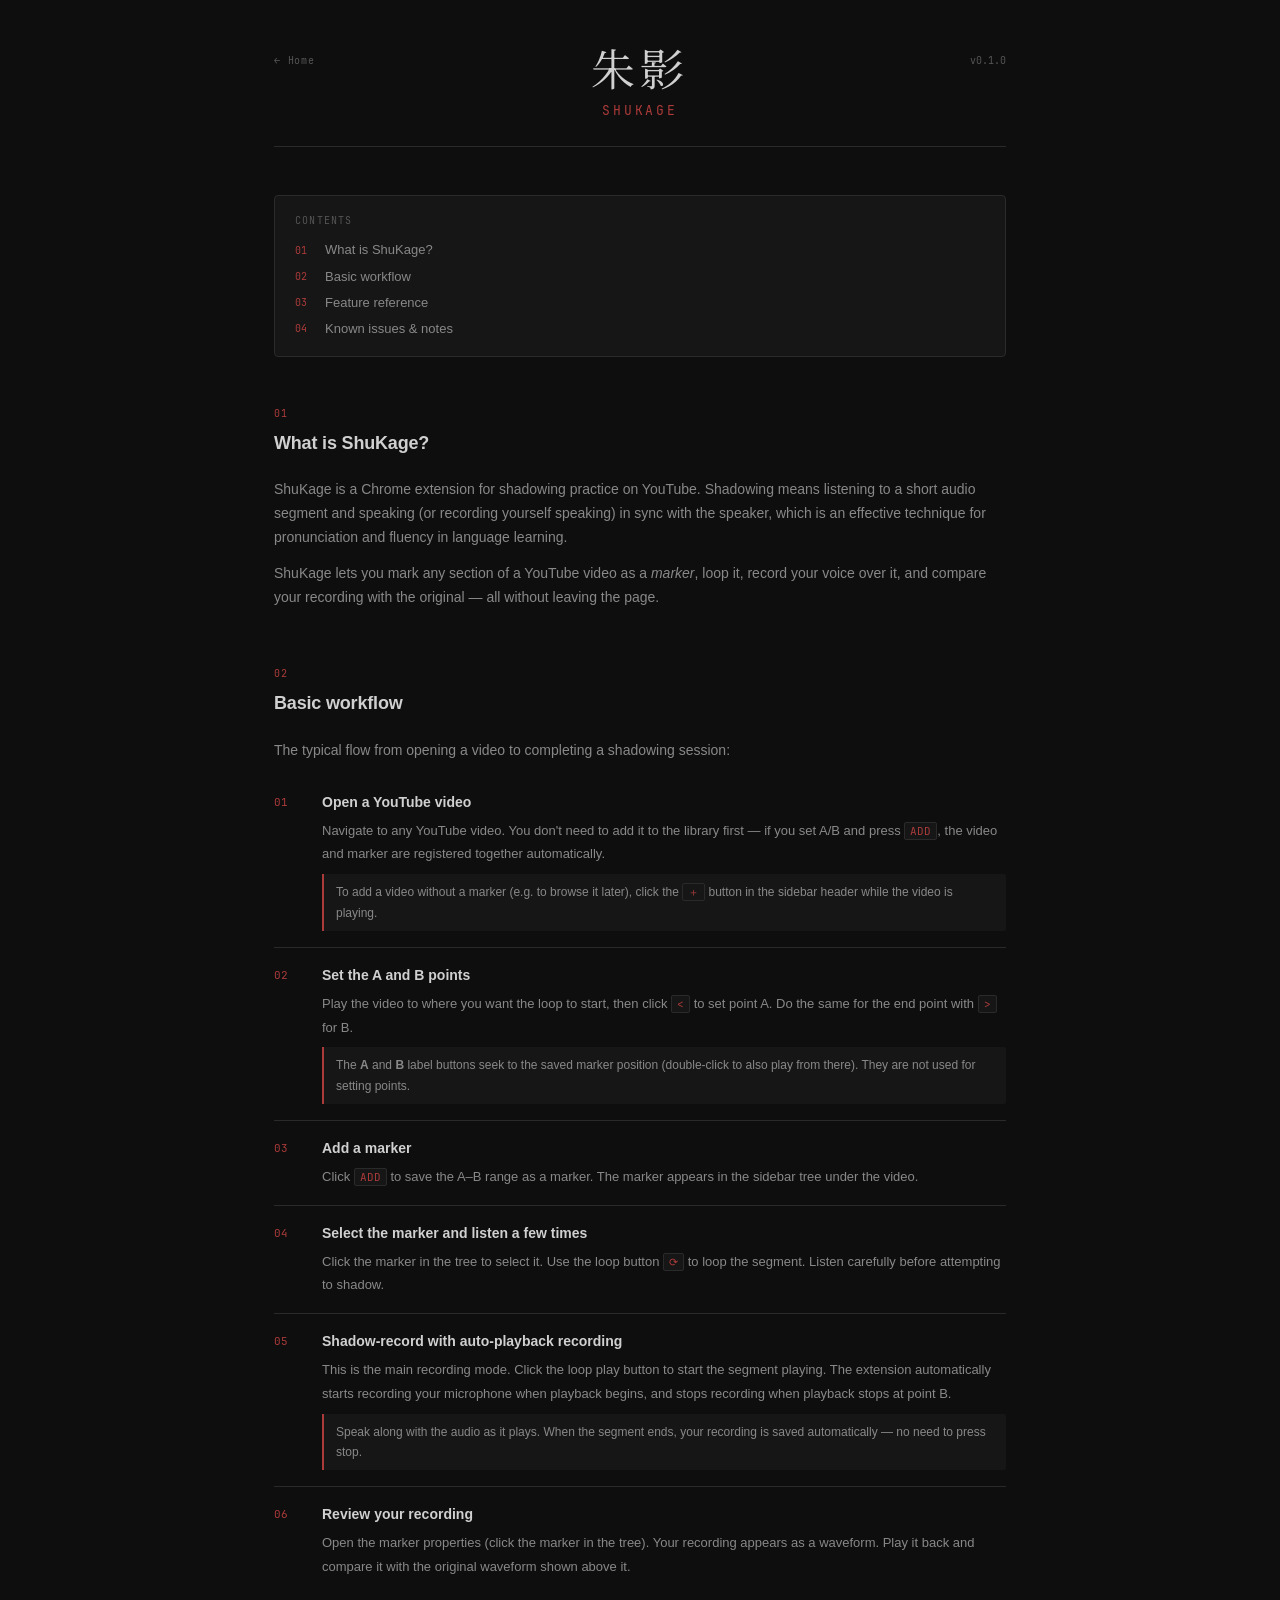
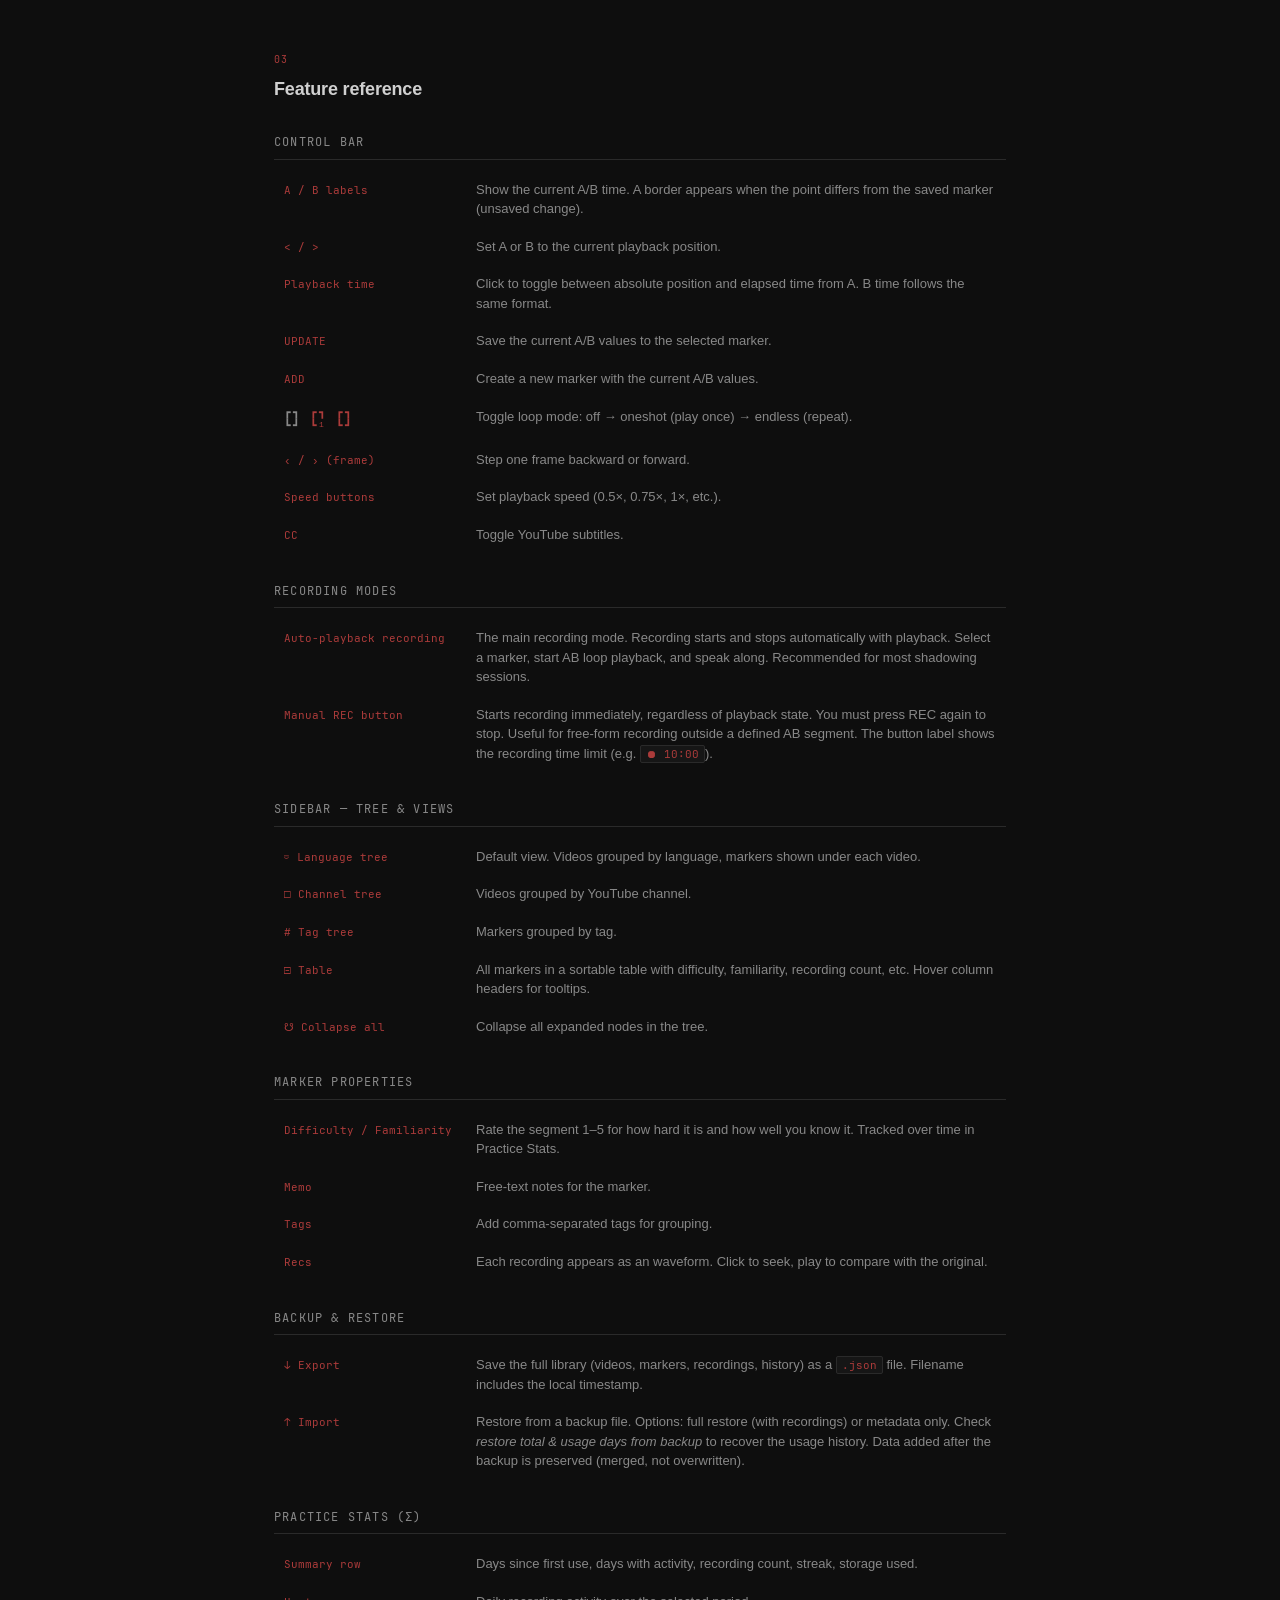
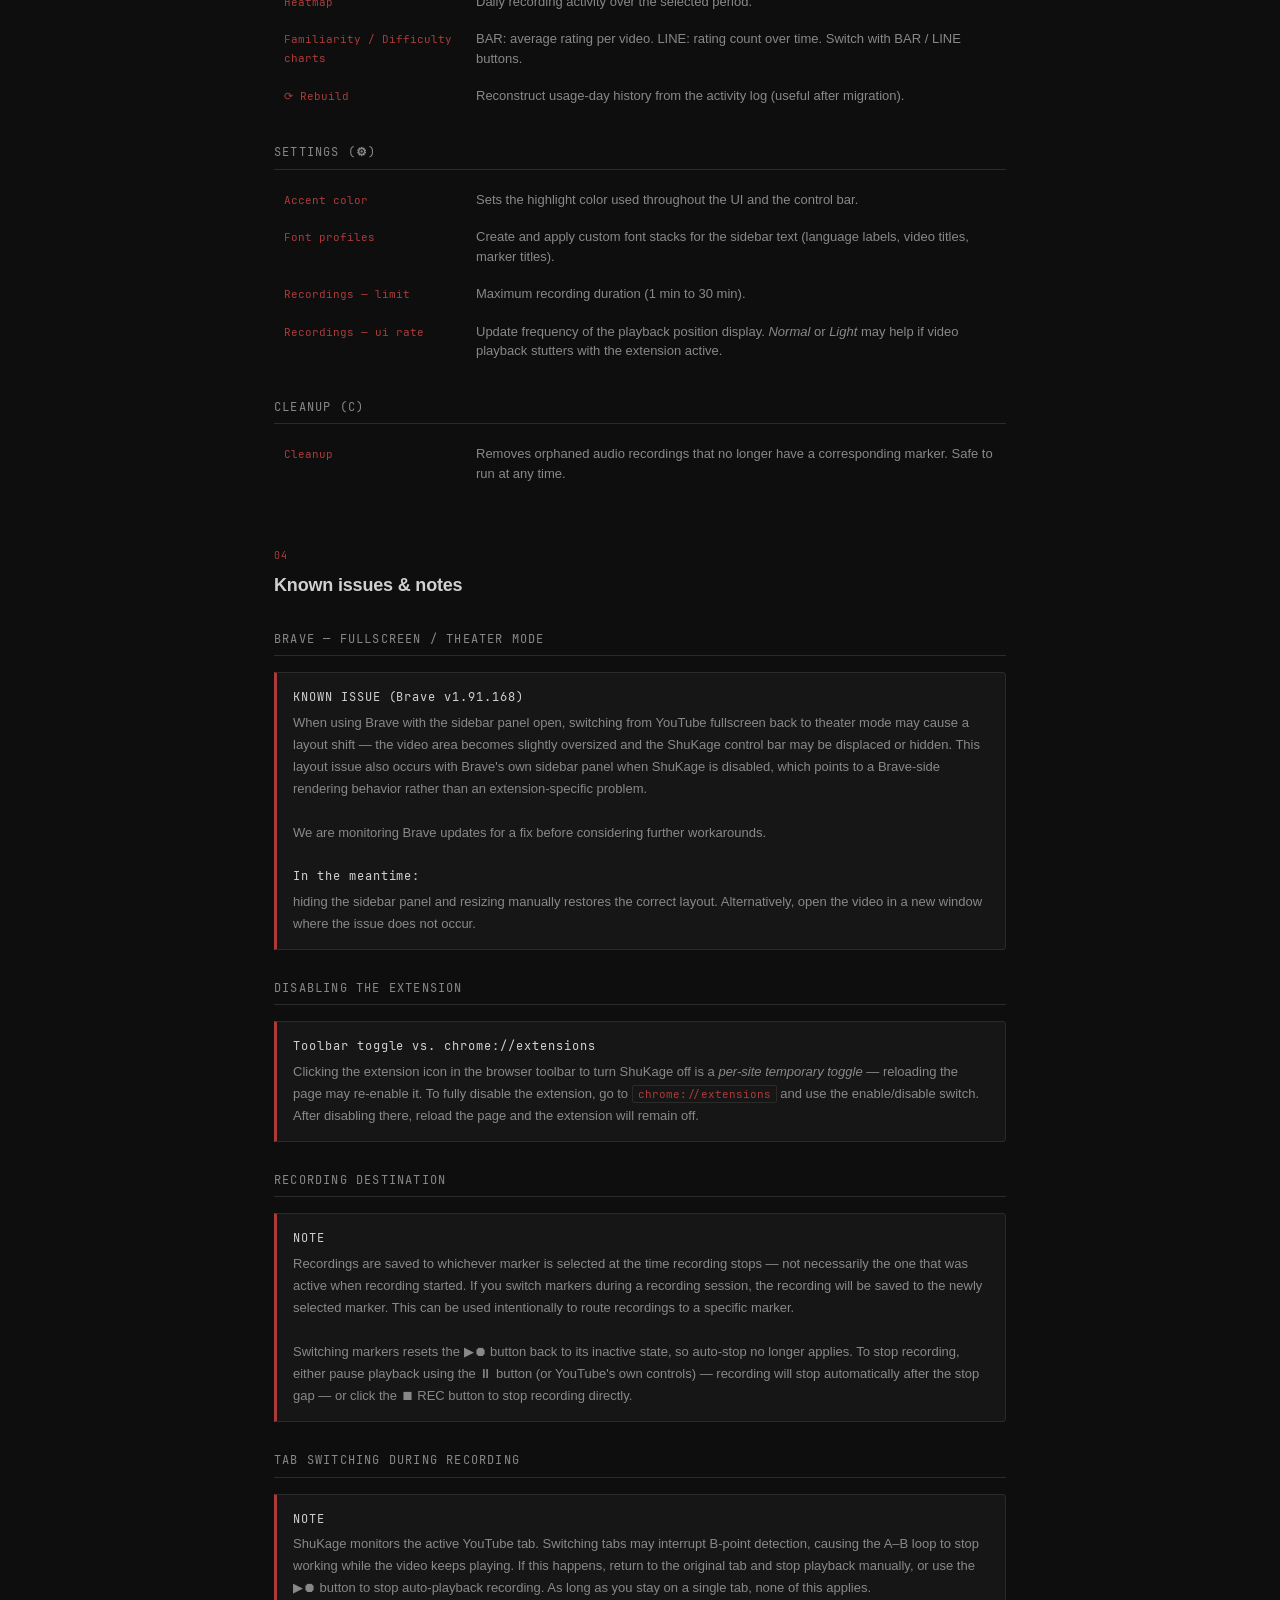
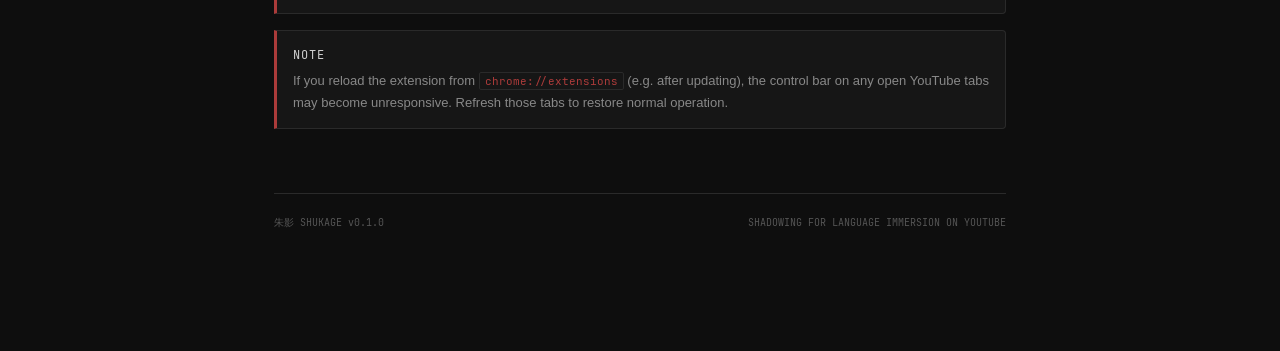
==== help.html @ 2f0141b1 "first commit" ====
<!DOCTYPE html>
<html lang="en">
<head>
  <meta charset="UTF-8">
  <meta name="viewport" content="width=device-width, initial-scale=1.0">
  <link rel="stylesheet" href="src/fonts.css">
  <title>ShuKage — Help</title>
  <style>
    :root {
      --bg:       #0e0e0e;
      --surface:  #161616;
      --border:   #2a2a2a;
      --accent:   #AB3B3A;
      --accent-d: rgb(172,59,58 / 0.8);
      --text:     #d0d0d0;
      --text-dim: #888;
      --text-faint: #555;
      --brand-ja: 'Noto Serif JP Kanji', serif;
      --brand-en: 'JetBrains Mono', monospace;
      --mono:     'JetBrains Mono', 'Courier New', monospace;
      --sans:     -apple-system, BlinkMacSystemFont, 'Segoe UI', 'Helvetica Neue', Helvetica, Arial, sans-serif;
      --loop:     monospace;
    }

    * { box-sizing: border-box; margin: 0; padding: 0; }

    body {
      background: var(--bg);
      color: var(--text);
      font-family: var(--sans);
      font-size: 14px;
      line-height: 1.7;
      max-width: 780px;
      margin: 0 auto;
      padding: 48px 24px 120px;
    }

    /* ── Header ── */
    header {
      position: relative;
      display: flex;
      justify-content: center;
      align-items: flex-start;
      margin-bottom: 48px;
      padding-bottom: 24px;
      border-bottom: 1px solid var(--border);
    }

    .logo-wrap {
      text-align: center;
    }

    .logo-ja {
      font-family: 'Noto Serif JP Kanji', serif;
      font-size: 44px;
      font-weight: 300;
      color: var(--text);
      display: block;
      letter-spacing: 0.12em;
      line-height: 1.1;
    }

    .logo-en {
      font-family: 'JetBrains Mono', monospace;
      font-size: 13px;
      letter-spacing: 0.22em;
      color: var(--accent);
      font-weight: 400;
      margin-top: 4px;
      display: block;
    }

    .version {
      position: absolute;
      right: 0;
      top: 4px;
      font-family: var(--mono);
      font-size: 10px;
      color: var(--text-faint);
    }

    .home-link {
      position: absolute;
      left: 0;
      top: 4px;
      font-family: var(--mono);
      font-size: 10px;
      color: var(--text-faint);
      text-decoration: none;
      letter-spacing: 0.08em;
    }

    .home-link:hover { color: var(--text-dim); }

    /* ── TOC ── */
    nav {
      background: var(--surface);
      border: 1px solid var(--border);
      border-radius: 4px;
      padding: 16px 20px;
      margin-bottom: 48px;
    }

    nav .toc-title {
      font-family: var(--mono);
      font-size: 10px;
      letter-spacing: 0.12em;
      color: var(--text-faint);
      margin-bottom: 10px;
    }

    nav ol {
      list-style: none;
      counter-reset: toc;
      display: flex;
      flex-direction: column;
      gap: 4px;
    }

    nav ol li { counter-increment: toc; }

    nav ol li a {
      color: var(--text-dim);
      text-decoration: none;
      font-size: 13px;
      display: flex;
      align-items: center;
      gap: 10px;
      transition: color 0.15s;
    }

    nav ol li a::before {
      content: counter(toc, decimal-leading-zero);
      font-family: var(--mono);
      font-size: 10px;
      color: var(--accent);
      min-width: 20px;
    }

    nav ol li a:hover { color: var(--text); }

    /* ── Sections ── */
    section {
      margin-bottom: 56px;
    }

    .section-num {
      font-family: var(--mono);
      font-size: 10px;
      color: var(--accent);
      letter-spacing: 0.12em;
      margin-bottom: 6px;
    }

    h2 {
      font-size: 18px;
      font-weight: 600;
      color: var(--text);
      margin-bottom: 20px;
      letter-spacing: -0.01em;
    }

    h3 {
      font-size: 12px;
      font-family: var(--mono);
      letter-spacing: 0.1em;
      color: var(--text-dim);
      text-transform: uppercase;
      margin: 28px 0 12px;
      padding-bottom: 6px;
      border-bottom: 1px solid var(--border);
    }

    p { margin-bottom: 12px; color: var(--text-dim); }

    /* ── Steps ── */
    .steps {
      display: flex;
      flex-direction: column;
      gap: 0;
      counter-reset: step;
    }

    .step {
      display: grid;
      grid-template-columns: 32px 1fr;
      gap: 0 16px;
      padding: 16px 0;
      border-bottom: 1px solid var(--border);
      counter-increment: step;
      position: relative;
    }

    .step:last-child { border-bottom: none; }

    .step-num {
      font-family: var(--mono);
      font-size: 11px;
      color: var(--accent);
      padding-top: 2px;
      font-weight: 700;
    }

    .step-num::before { content: counter(step, decimal-leading-zero); }

    .step-content strong {
      display: block;
      color: var(--text);
      font-size: 14px;
      margin-bottom: 4px;
    }

    .step-content span { color: var(--text-dim); font-size: 13px; }

    .step-note {
      grid-column: 2;
      background: var(--surface);
      border-left: 2px solid var(--accent);
      padding: 8px 12px;
      margin-top: 8px;
      font-size: 12px;
      color: var(--text-dim);
      border-radius: 0 2px 2px 0;
    }

    /* ── Reference ── */
    .ref-grid {
      display: flex;
      flex-direction: column;
      gap: 2px;
    }

    .ref-item {
      display: grid;
      grid-template-columns: 180px 1fr;
      gap: 12px;
      padding: 8px 10px;
      border-radius: 2px;
      transition: background 0.1s;
    }

    .ref-item:hover { background: var(--surface); }

    .ref-key {
      font-family: var(--mono);
      font-size: 11px;
      color: var(--accent);
      display: flex;
      align-items: flex-start;
      padding-top: 1px;
    }

    .ref-val {
      font-size: 13px;
      color: var(--text-dim);
      line-height: 1.5;
    }

    /* ── Callout ── */
    .callout {
      background: var(--surface);
      border: 1px solid var(--border);
      border-left: 3px solid var(--accent);
      border-radius: 0 4px 4px 0;
      padding: 14px 16px;
      margin: 16px 0;
      font-size: 13px;
      color: var(--text-dim);
    }

    .callout strong {
      color: var(--text);
      display: block;
      margin-bottom: 4px;
      font-size: 12px;
      font-family: var(--mono);
      letter-spacing: 0.08em;
    }

    /* ── Code ── */
    code {
      font-family: var(--mono);
      font-size: 11px;
      background: var(--surface);
      border: 1px solid var(--border);
      padding: 1px 5px;
      border-radius: 2px;
      color: var(--accent);
    }

    /* ── Footer ── */
    footer {
      margin-top: 64px;
      padding-top: 20px;
      border-top: 1px solid var(--border);
      font-family: var(--mono);
      font-size: 10px;
      color: var(--text-faint);
      display: flex;
      justify-content: space-between;
    }
  </style>
</head>
<body>

  <header>
    <a class="home-link" href="index.html">← Home</a>
    <div class="logo-wrap">
      <span class="logo-ja">朱影</span>
      <span class="logo-en">SHUKAGE</span>
    </div>
    <span class="version">v0.1.0</span>
  </header>

  <nav>
    <div class="toc-title">CONTENTS</div>
    <ol>
      <li><a href="#intro">What is ShuKage?</a></li>
      <li><a href="#quickstart">Basic workflow</a></li>
      <li><a href="#reference">Feature reference</a></li>
      <li><a href="#caveats">Known issues &amp; notes</a></li>
    </ol>
  </nav>

  <!-- 1. Intro -->
  <section id="intro">
    <div class="section-num">01</div>
    <h2>What is ShuKage?</h2>
    <p>ShuKage is a Chrome extension for shadowing practice on YouTube. Shadowing means listening to a short audio segment and speaking (or recording yourself speaking) in sync with the speaker, which is an effective technique for pronunciation and fluency in language learning.</p>
    <p>ShuKage lets you mark any section of a YouTube video as a <em>marker</em>, loop it, record your voice over it, and compare your recording with the original — all without leaving the page.</p>
  </section>

  <!-- 2. Basic workflow -->
  <section id="quickstart">
    <div class="section-num">02</div>
    <h2>Basic workflow</h2>

    <p>The typical flow from opening a video to completing a shadowing session:</p>

    <div class="steps">

      <div class="step">
        <div class="step-num"></div>
        <div class="step-content">
          <strong>Open a YouTube video</strong>
          <span>Navigate to any YouTube video. You don't need to add it to the library first — if you set A/B and press <code>ADD</code>, the video and marker are registered together automatically.</span>
        </div>
        <div class="step-note">
          To add a video without a marker (e.g. to browse it later), click the <code>＋</code> button in the sidebar header while the video is playing.
        </div>
      </div>

      <div class="step">
        <div class="step-num"></div>
        <div class="step-content">
          <strong>Set the A and B points</strong>
          <span>Play the video to where you want the loop to start, then click <code>&lt;</code> to set point A. Do the same for the end point with <code>&gt;</code> for B.</span>
        </div>
        <div class="step-note">
          The <strong>A</strong> and <strong>B</strong> label buttons seek to the saved marker position (double-click to also play from there). They are not used for setting points.
        </div>
      </div>

      <div class="step">
        <div class="step-num"></div>
        <div class="step-content">
          <strong>Add a marker</strong>
          <span>Click <code>ADD</code> to save the A–B range as a marker. The marker appears in the sidebar tree under the video.</span>
        </div>
      </div>

      <div class="step">
        <div class="step-num"></div>
        <div class="step-content">
          <strong>Select the marker and listen a few times</strong>
          <span>Click the marker in the tree to select it. Use the loop button <code>⟳</code> to loop the segment. Listen carefully before attempting to shadow.</span>
        </div>
      </div>

      <div class="step">
        <div class="step-num"></div>
        <div class="step-content">
          <strong>Shadow-record with auto-playback recording</strong>
          <span>This is the main recording mode. Click the loop play button to start the segment playing. The extension automatically starts recording your microphone when playback begins, and stops recording when playback stops at point B.</span>
        </div>
        <div class="step-note">
          Speak along with the audio as it plays. When the segment ends, your recording is saved automatically — no need to press stop.
        </div>
      </div>

      <div class="step">
        <div class="step-num"></div>
        <div class="step-content">
          <strong>Review your recording</strong>
          <span>Open the marker properties (click the marker in the tree). Your recording appears as a waveform. Play it back and compare it with the original waveform shown above it.</span>
        </div>
      </div>

    </div>
  </section>

  <!-- 3. Reference -->
  <section id="reference">
    <div class="section-num">03</div>
    <h2>Feature reference</h2>

    <h3>Control bar</h3>
    <div class="ref-grid">
      <div class="ref-item"><span class="ref-key">A / B labels</span><span class="ref-val">Show the current A/B time. A border appears when the point differs from the saved marker (unsaved change).</span></div>
      <div class="ref-item"><span class="ref-key">&lt; / &gt;</span><span class="ref-val">Set A or B to the current playback position.</span></div>
      <div class="ref-item"><span class="ref-key">Playback time</span><span class="ref-val">Click to toggle between absolute position and elapsed time from A. B time follows the same format.</span></div>
      <div class="ref-item"><span class="ref-key">UPDATE</span><span class="ref-val">Save the current A/B values to the selected marker.</span></div>
      <div class="ref-item"><span class="ref-key">ADD</span><span class="ref-val">Create a new marker with the current A/B values.</span></div>
      <div class="ref-item">
        <span class="ref-key" style="display:flex;align-items:center;gap:10px;">
          <span style="display:inline-grid;grid-template-columns:1fr 1fr;grid-template-rows:1fr 1fr;gap:2px;line-height:1;font-family:var(--loop);font-size:11px;"><span style="color:var(--text-dim)">┏</span><span style="color:var(--text-dim)">┓</span><span style="color:var(--text-dim)">┗</span><span style="color:var(--text-dim)">┛</span></span>
          <span style="display:inline-grid;grid-template-columns:1fr 1fr;grid-template-rows:1fr 1fr;gap:2px;line-height:1;font-family:var(--loop);font-size:11px;"><span style="color:var(--accent)">┏</span><span style="color:var(--accent)">┓</span><span style="color:var(--accent)">┗</span><span style="color:var(--accent);font-size:8px;line-height:1">1</span></span>
          <span style="display:inline-grid;grid-template-columns:1fr 1fr;grid-template-rows:1fr 1fr;gap:2px;line-height:1;font-family:var(--loop);font-size:11px;"><span style="color:var(--accent)">┏</span><span style="color:var(--accent)">┓</span><span style="color:var(--accent)">┗</span><span style="color:var(--accent)">┛</span></span>
        </span>
        <span class="ref-val">Toggle loop mode: off → oneshot (play once) → endless (repeat).</span>
      </div>
      <div class="ref-item"><span class="ref-key">‹ / › (frame)</span><span class="ref-val">Step one frame backward or forward.</span></div>
      <div class="ref-item"><span class="ref-key">Speed buttons</span><span class="ref-val">Set playback speed (0.5×, 0.75×, 1×, etc.).</span></div>
      <div class="ref-item"><span class="ref-key">CC</span><span class="ref-val">Toggle YouTube subtitles.</span></div>
    </div>

    <h3>Recording modes</h3>
    <div class="ref-grid">
      <div class="ref-item">
        <span class="ref-key">Auto-playback recording</span>
        <span class="ref-val">The main recording mode. Recording starts and stops automatically with playback. Select a marker, start AB loop playback, and speak along. Recommended for most shadowing sessions.</span>
      </div>
      <div class="ref-item">
        <span class="ref-key">Manual REC button</span>
        <span class="ref-val">Starts recording immediately, regardless of playback state. You must press REC again to stop. Useful for free-form recording outside a defined AB segment. The button label shows the recording time limit (e.g. <code>⏺ 10:00</code>).</span>
      </div>
    </div>

    <h3>Sidebar — tree &amp; views</h3>
    <div class="ref-grid">
      <div class="ref-item"><span class="ref-key">⏒ Language tree</span><span class="ref-val">Default view. Videos grouped by language, markers shown under each video.</span></div>
      <div class="ref-item"><span class="ref-key">□ Channel tree</span><span class="ref-val">Videos grouped by YouTube channel.</span></div>
      <div class="ref-item"><span class="ref-key"># Tag tree</span><span class="ref-val">Markers grouped by tag.</span></div>
      <div class="ref-item"><span class="ref-key">⊟ Table</span><span class="ref-val">All markers in a sortable table with difficulty, familiarity, recording count, etc. Hover column headers for tooltips.</span></div>
      <div class="ref-item"><span class="ref-key">☋ Collapse all</span><span class="ref-val">Collapse all expanded nodes in the tree.</span></div>
    </div>

    <h3>Marker properties</h3>
    <div class="ref-grid">
      <div class="ref-item"><span class="ref-key">Difficulty / Familiarity</span><span class="ref-val">Rate the segment 1–5 for how hard it is and how well you know it. Tracked over time in Practice Stats.</span></div>
      <div class="ref-item"><span class="ref-key">Memo</span><span class="ref-val">Free-text notes for the marker.</span></div>
      <div class="ref-item"><span class="ref-key">Tags</span><span class="ref-val">Add comma-separated tags for grouping.</span></div>
      <div class="ref-item"><span class="ref-key">Recs</span><span class="ref-val">Each recording appears as an  waveform. Click to seek, play to compare with the original.</span></div>
    </div>

    <h3>Backup &amp; restore</h3>
    <div class="ref-grid">
      <div class="ref-item"><span class="ref-key">↓ Export</span><span class="ref-val">Save the full library (videos, markers, recordings, history) as a <code>.json</code> file. Filename includes the local timestamp.</span></div>
      <div class="ref-item"><span class="ref-key">↑ Import</span><span class="ref-val">Restore from a backup file. Options: full restore (with recordings) or metadata only. Check <em>restore total &amp; usage days from backup</em> to recover the usage history. Data added after the backup is preserved (merged, not overwritten).</span></div>
    </div>

    <h3>Practice Stats (Σ)</h3>
    <div class="ref-grid">
      <div class="ref-item"><span class="ref-key">Summary row</span><span class="ref-val">Days since first use, days with activity, recording count, streak, storage used.</span></div>
      <div class="ref-item"><span class="ref-key">Heatmap</span><span class="ref-val">Daily recording activity over the selected period.</span></div>
      <div class="ref-item"><span class="ref-key">Familiarity / Difficulty charts</span><span class="ref-val">BAR: average rating per video. LINE: rating count over time. Switch with BAR / LINE buttons.</span></div>
      <div class="ref-item"><span class="ref-key">⟳ Rebuild</span><span class="ref-val">Reconstruct usage-day history from the activity log (useful after migration).</span></div>
    </div>

    <h3>Settings (⚙)</h3>
    <div class="ref-grid">
      <div class="ref-item"><span class="ref-key">Accent color</span><span class="ref-val">Sets the highlight color used throughout the UI and the control bar.</span></div>
      <div class="ref-item"><span class="ref-key">Font profiles</span><span class="ref-val">Create and apply custom font stacks for the sidebar text (language labels, video titles, marker titles).</span></div>
      <div class="ref-item"><span class="ref-key">Recordings — limit</span><span class="ref-val">Maximum recording duration (1 min to 30 min).</span></div>
      <div class="ref-item"><span class="ref-key">Recordings — ui rate</span><span class="ref-val">Update frequency of the playback position display. <em>Normal</em> or <em>Light</em> may help if video playback stutters with the extension active.</span></div>
    </div>

    <h3>Cleanup (c)</h3>
    <div class="ref-grid">
      <div class="ref-item"><span class="ref-key">Cleanup</span><span class="ref-val">Removes orphaned audio recordings that no longer have a corresponding marker. Safe to run at any time.</span></div>
    </div>

  </section>

  <!-- 4. Known issues -->
  <section id="caveats">
    <div class="section-num">04</div>
    <h2>Known issues &amp; notes</h2>

    <h3>Brave — fullscreen / theater mode</h3>
    <div class="callout">
      <strong>KNOWN ISSUE (Brave v1.91.168)</strong>
      When using Brave with the sidebar panel open, switching from YouTube fullscreen back to theater mode may cause a layout shift — the video area becomes slightly oversized and the ShuKage control bar may be displaced or hidden. This layout issue also occurs with Brave's own sidebar panel when ShuKage is disabled, which points to a Brave-side rendering behavior rather than an extension-specific problem.
      <br><br>
      We are monitoring Brave updates for a fix before considering further workarounds.
      <br><br>
      <strong>In the meantime:</strong> hiding the sidebar panel and resizing manually restores the correct layout. Alternatively, open the video in a new window where the issue does not occur.
    </div>

    <h3>Disabling the extension</h3>
    <div class="callout">
      <strong>Toolbar toggle vs. chrome://extensions</strong>
      Clicking the extension icon in the browser toolbar to turn ShuKage off is a <em>per-site temporary toggle</em> — reloading the page may re-enable it. To fully disable the extension, go to <code>chrome://extensions</code> and use the enable/disable switch. After disabling there, reload the page and the extension will remain off.
    </div>

    <h3>Recording destination</h3>
    <div class="callout">
      <strong>NOTE</strong>
      Recordings are saved to whichever marker is selected at the time recording stops — not necessarily the one that was active when recording started. If you switch markers during a recording session, the recording will be saved to the newly selected marker. This can be used intentionally to route recordings to a specific marker.
      <br><br>
      Switching markers resets the ▶⏺ button back to its inactive state, so auto-stop no longer applies. To stop recording, either pause playback using the ⏸ button (or YouTube's own controls) — recording will stop automatically after the stop gap — or click the ⏹ REC button to stop recording directly.
    </div>

    <h3>Tab switching during recording</h3>
    <div class="callout">
      <strong>NOTE</strong>
      ShuKage monitors the active YouTube tab. Switching tabs may interrupt B-point detection, causing the A–B loop to stop working while the video keeps playing. If this happens, return to the original tab and stop playback manually, or use the ▶⏺ button to stop auto-playback recording. As long as you stay on a single tab, none of this applies.
    </div>
    <div class="callout">
      <strong>NOTE</strong>
      If you reload the extension from <code>chrome://extensions</code> (e.g. after updating), the control bar on any open YouTube tabs may become unresponsive. Refresh those tabs to restore normal operation.
    </div>

  </section>

  <footer>
    <span>朱影 SHUKAGE v0.1.0</span>
    <span>SHADOWING FOR LANGUAGE IMMERSION ON YOUTUBE</span>
  </footer>

</body>
</html>
---- src/fonts.css ----
/* fonts.css — Local font declarations for ShuKage
 * Referenced by sidepanel.html and welcome.html
 */

@font-face {
  font-family: 'JetBrains Mono';
  src: url('./fonts/JetBrainsMono-Regular.woff2') format('woff2');
  font-weight: 100 900;
  font-style: normal;
  font-display: swap;
}

@font-face {
  font-family: 'Noto Serif JP Kanji';
  src: url('./fonts/NotoSerifJP-kanji.woff2') format('woff2');
  font-weight: 400;
  font-style: normal;
  font-display: swap;
  /* 朱影に交われば赤くなる */
  unicode-range: U+6731, U+5F71, U+306B, U+4EA4, U+308F, U+308C, U+3070, U+8D64, U+304F, U+306A, U+308B;
}
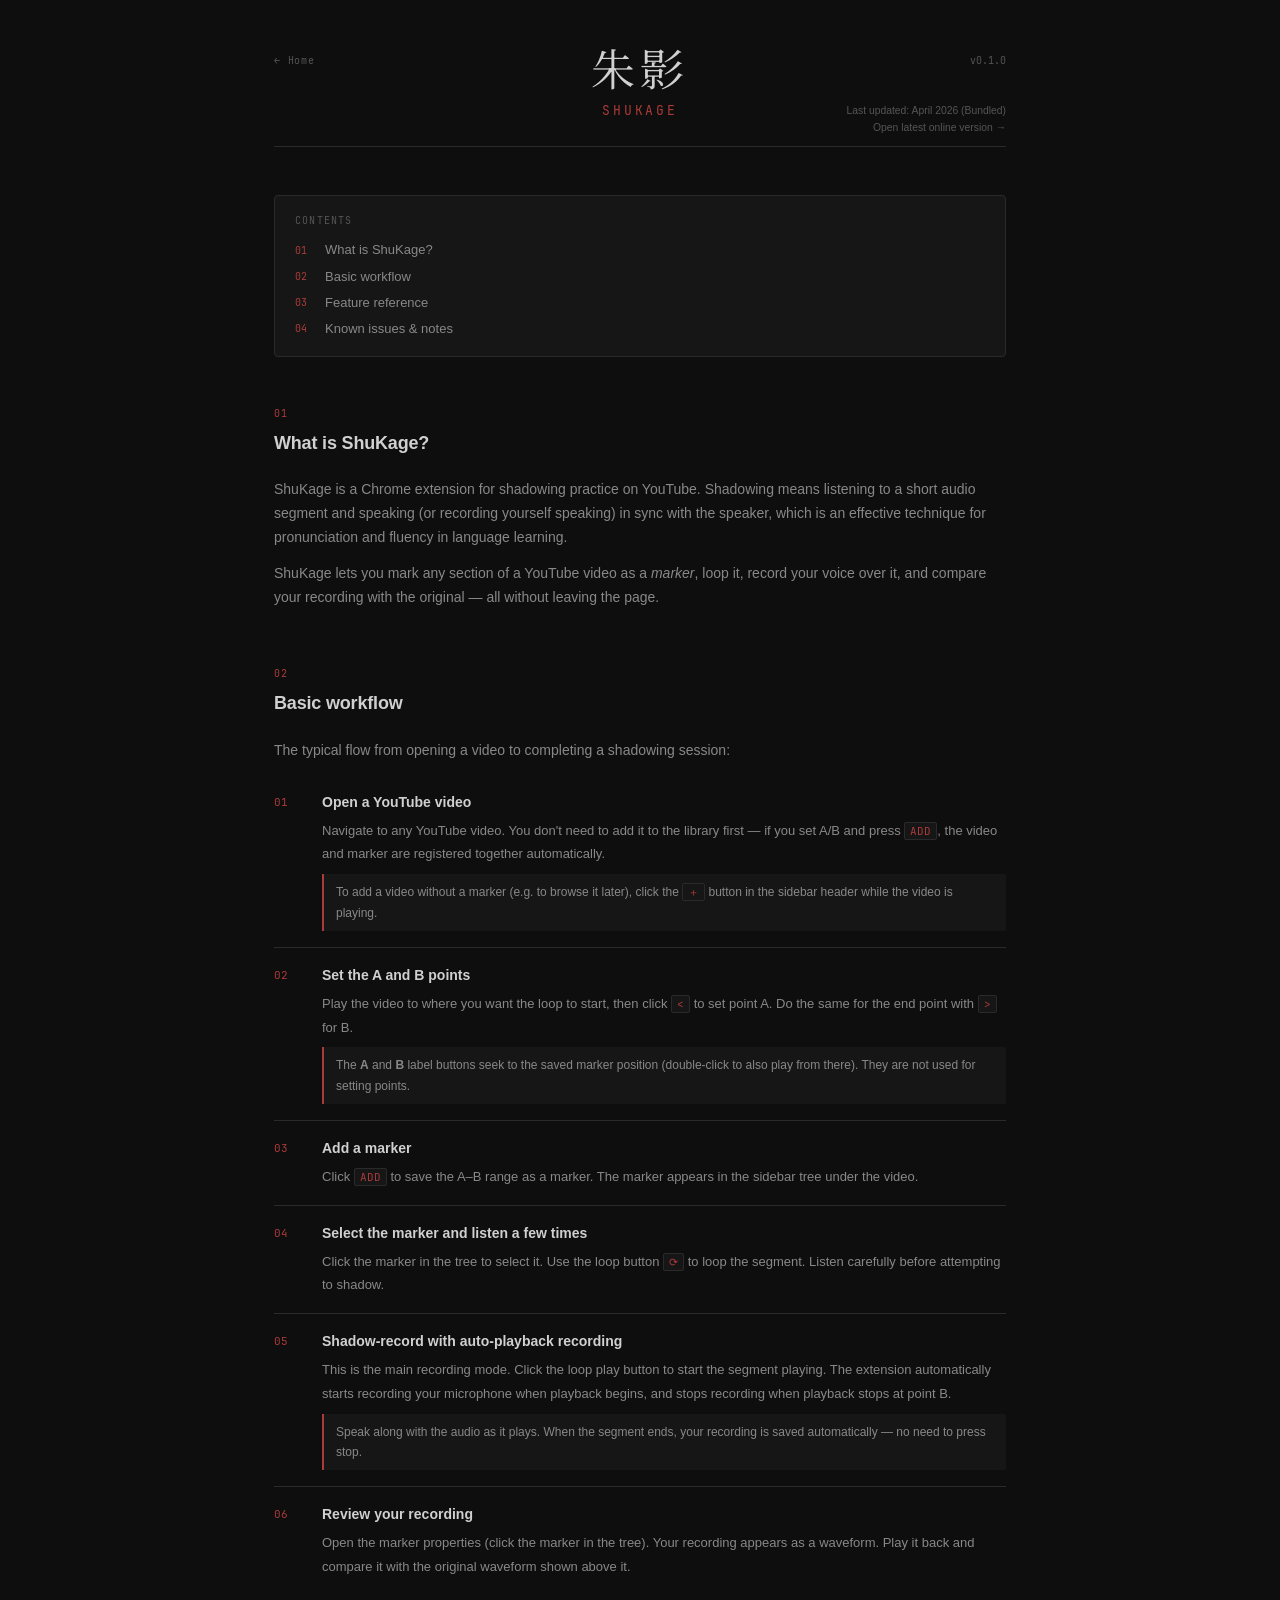
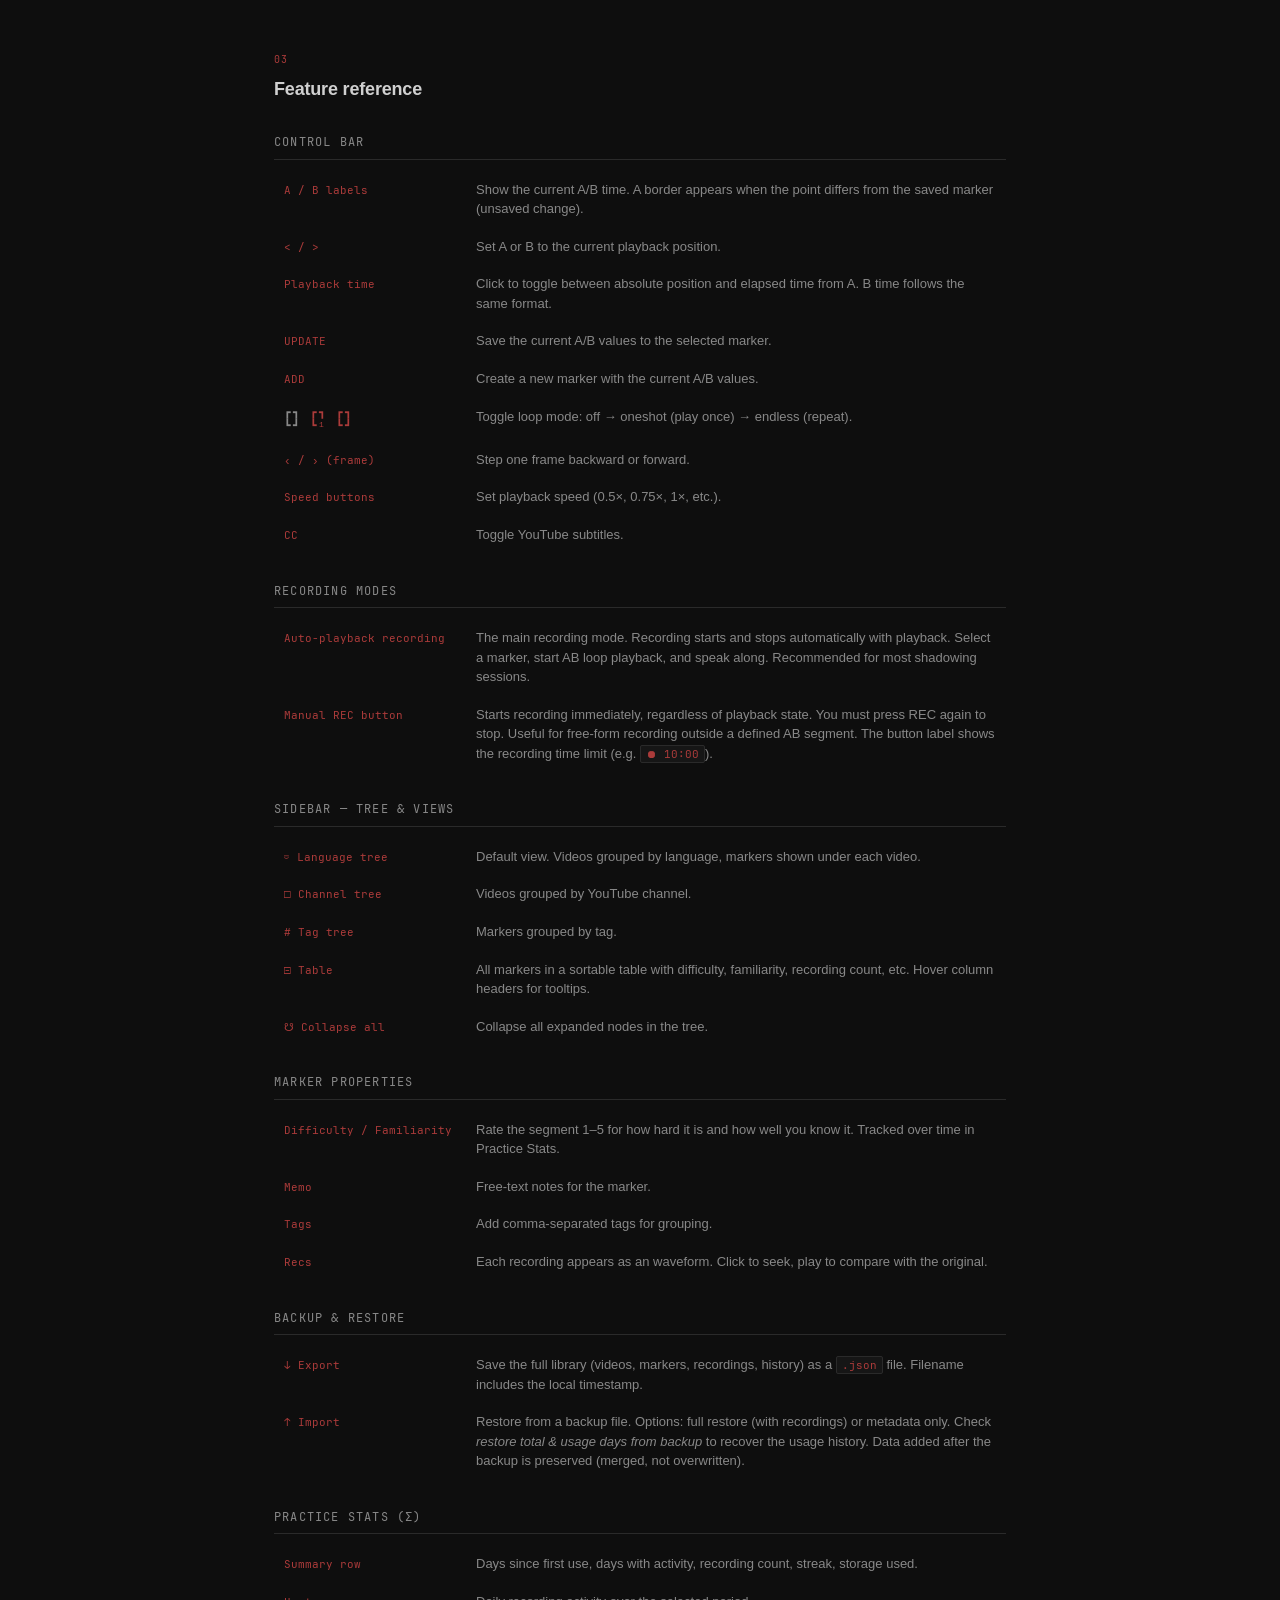
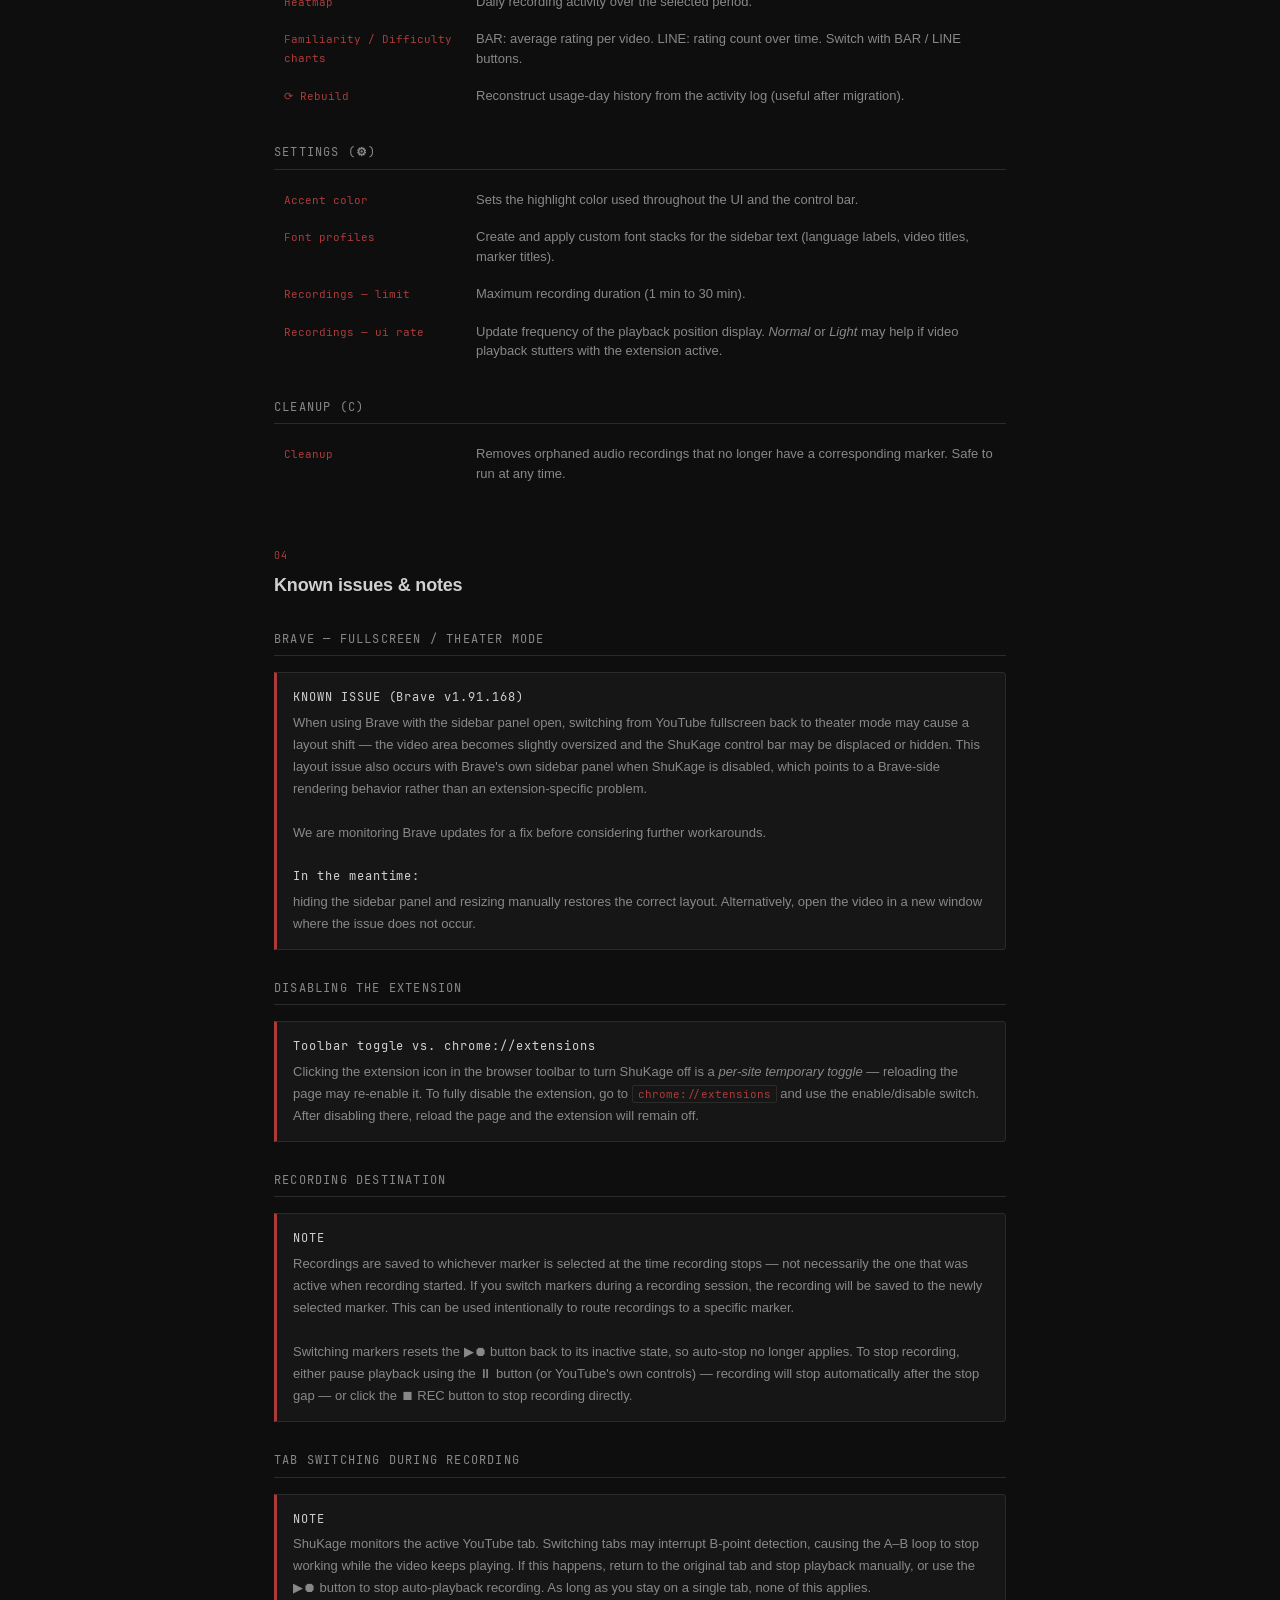
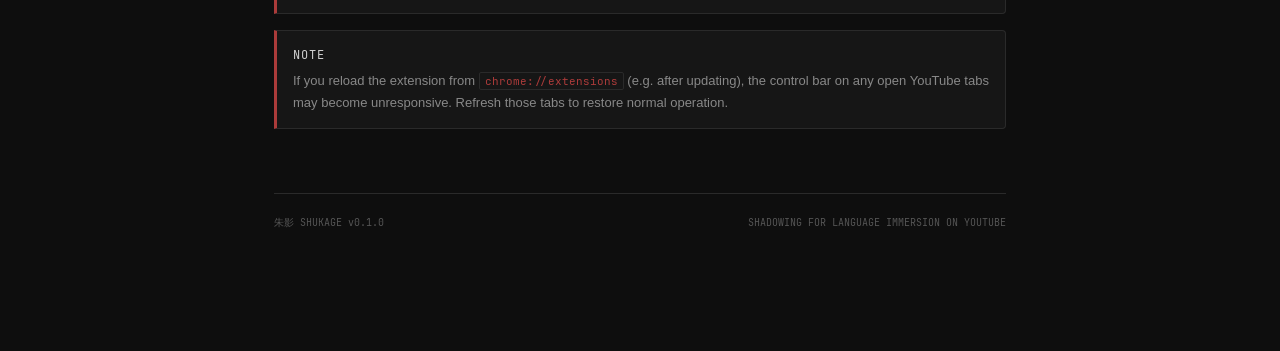
==== commit 0d13fdcd: "Preview desk pages" ====
--- a/help.html
+++ b/help.html
@@ -92,6 +92,37 @@
 
     .home-link:hover { color: var(--text-dim); }
 
+
+/*header {
+  position: relative;
+  border-bottom: 1px solid var(--line);
+  padding-bottom: 3.4rem; /* メタ2行ぶんの居場所 
+}*/
+
+
+.header-doc-meta {
+  position: absolute;
+  right: 0;
+  bottom: 0.75rem;
+  display: flex;
+  flex-direction: column;
+  align-items: flex-end;
+  gap: 0.15rem;
+
+  color: var(--text-faint);
+  font-size: 0.74em;
+  line-height: 1.35;
+  text-align: right;
+}
+
+.header-doc-meta a {
+  color: inherit;
+  text-decoration: none;
+  white-space: nowrap;
+}
+
+.header-doc-meta a:hover { color: var(--text-dim); }
+
     /* ── TOC ── */
     nav {
       background: var(--surface);
@@ -151,6 +182,24 @@
       letter-spacing: 0.12em;
       margin-bottom: 6px;
     }
+    .doc-meta {
+      margin: 0.8rem 0 2.5rem;
+      color: var(--text-faint);
+      font-size: 0.74rem;
+      line-height: 1.5;
+    }
+    .doc-meta-sub {
+      margin-left: 0.25em;
+    }
+    
+    .doc-latest-link {
+      margin-left: 0.9em;
+      color: inherit;
+      text-decoration: none;
+      /*text-underline-offset: 0.16em;*/
+      white-space: nowrap;
+    }
+   .doc-latest-link:hover { color: var(--text-dim); }
 
     h2 {
       font-size: 18px;
@@ -310,6 +359,20 @@
       <span class="logo-en">SHUKAGE</span>
     </div>
     <span class="version">v0.1.0</span>
+
+<div class="header-doc-meta">
+  <div>
+    Last updated: April 2026
+    <span>(Bundled)</span>
+  </div>
+  <a
+    href="https://mondellera.github.io/shukage-desk/help.html"
+    target="_blank"
+    rel="noopener"
+  >
+    Open latest online version →
+  </a>
+</div>
   </header>
 
   <nav>
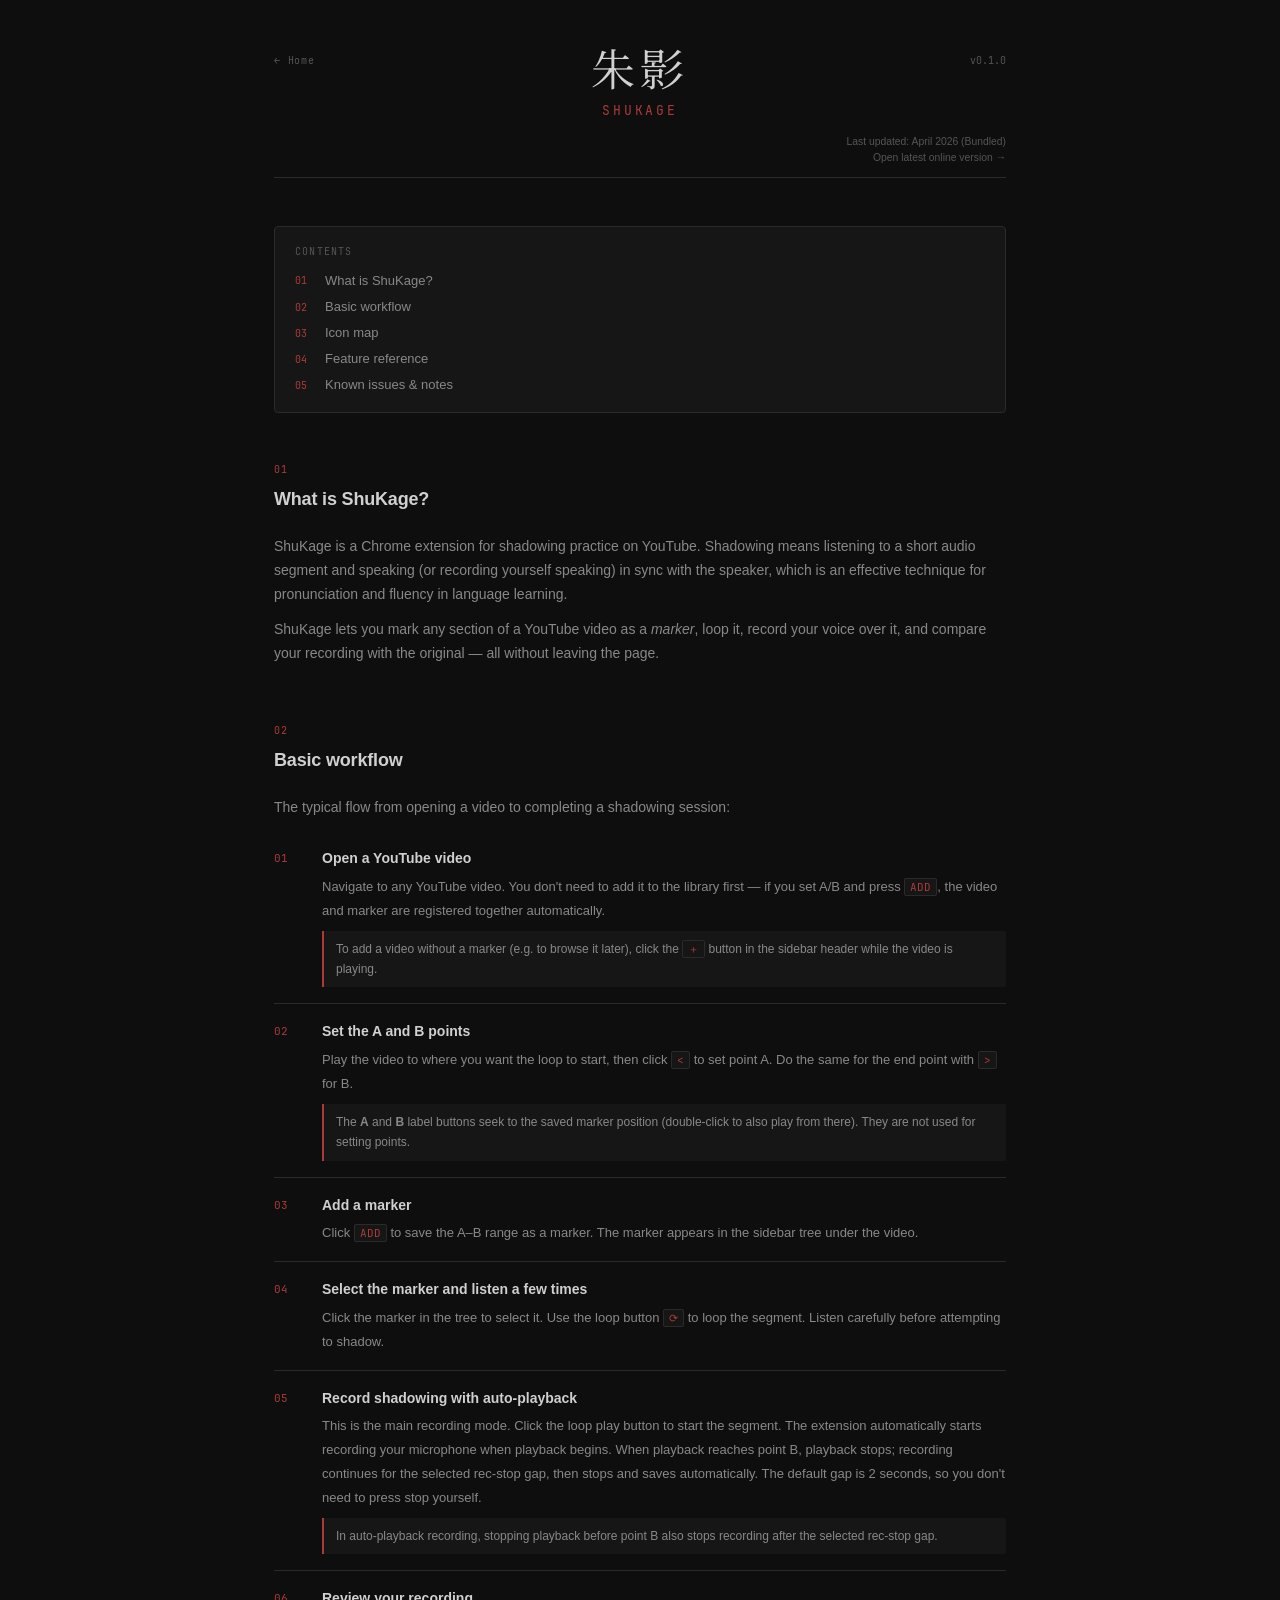
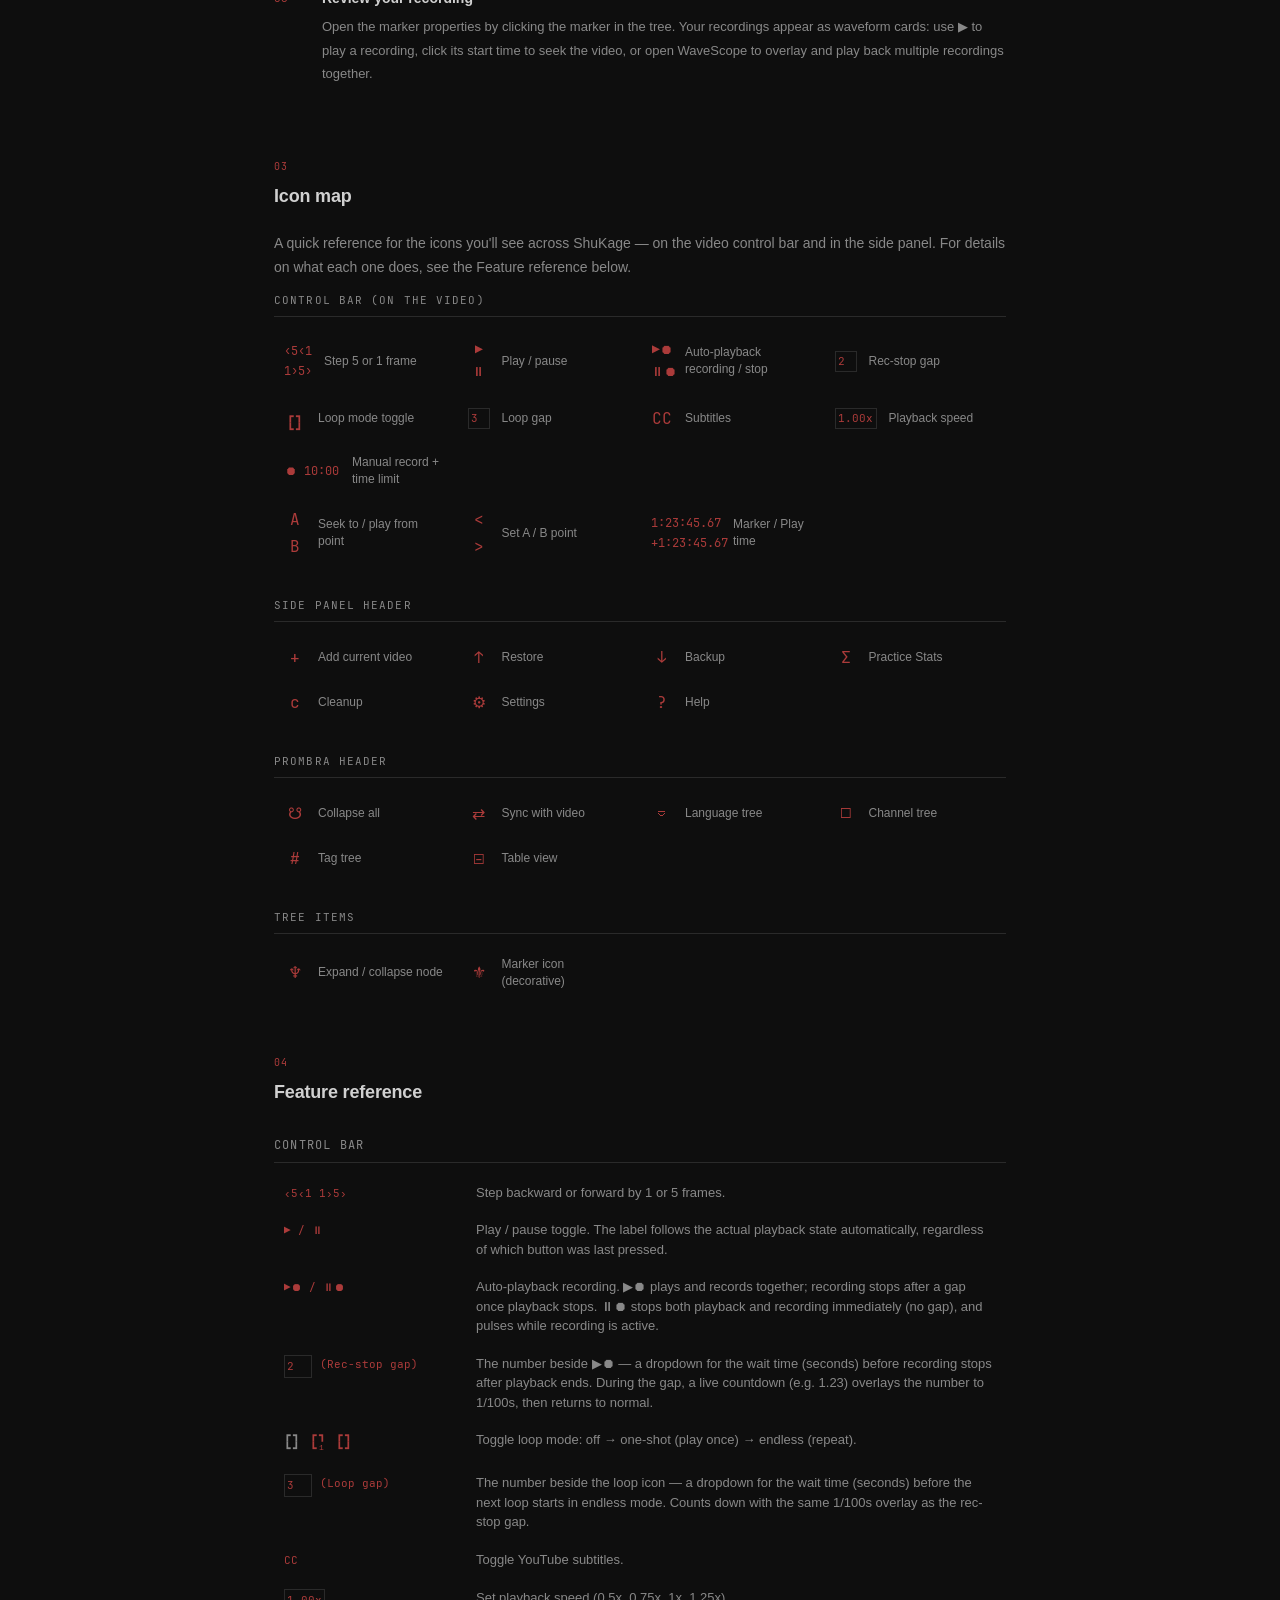
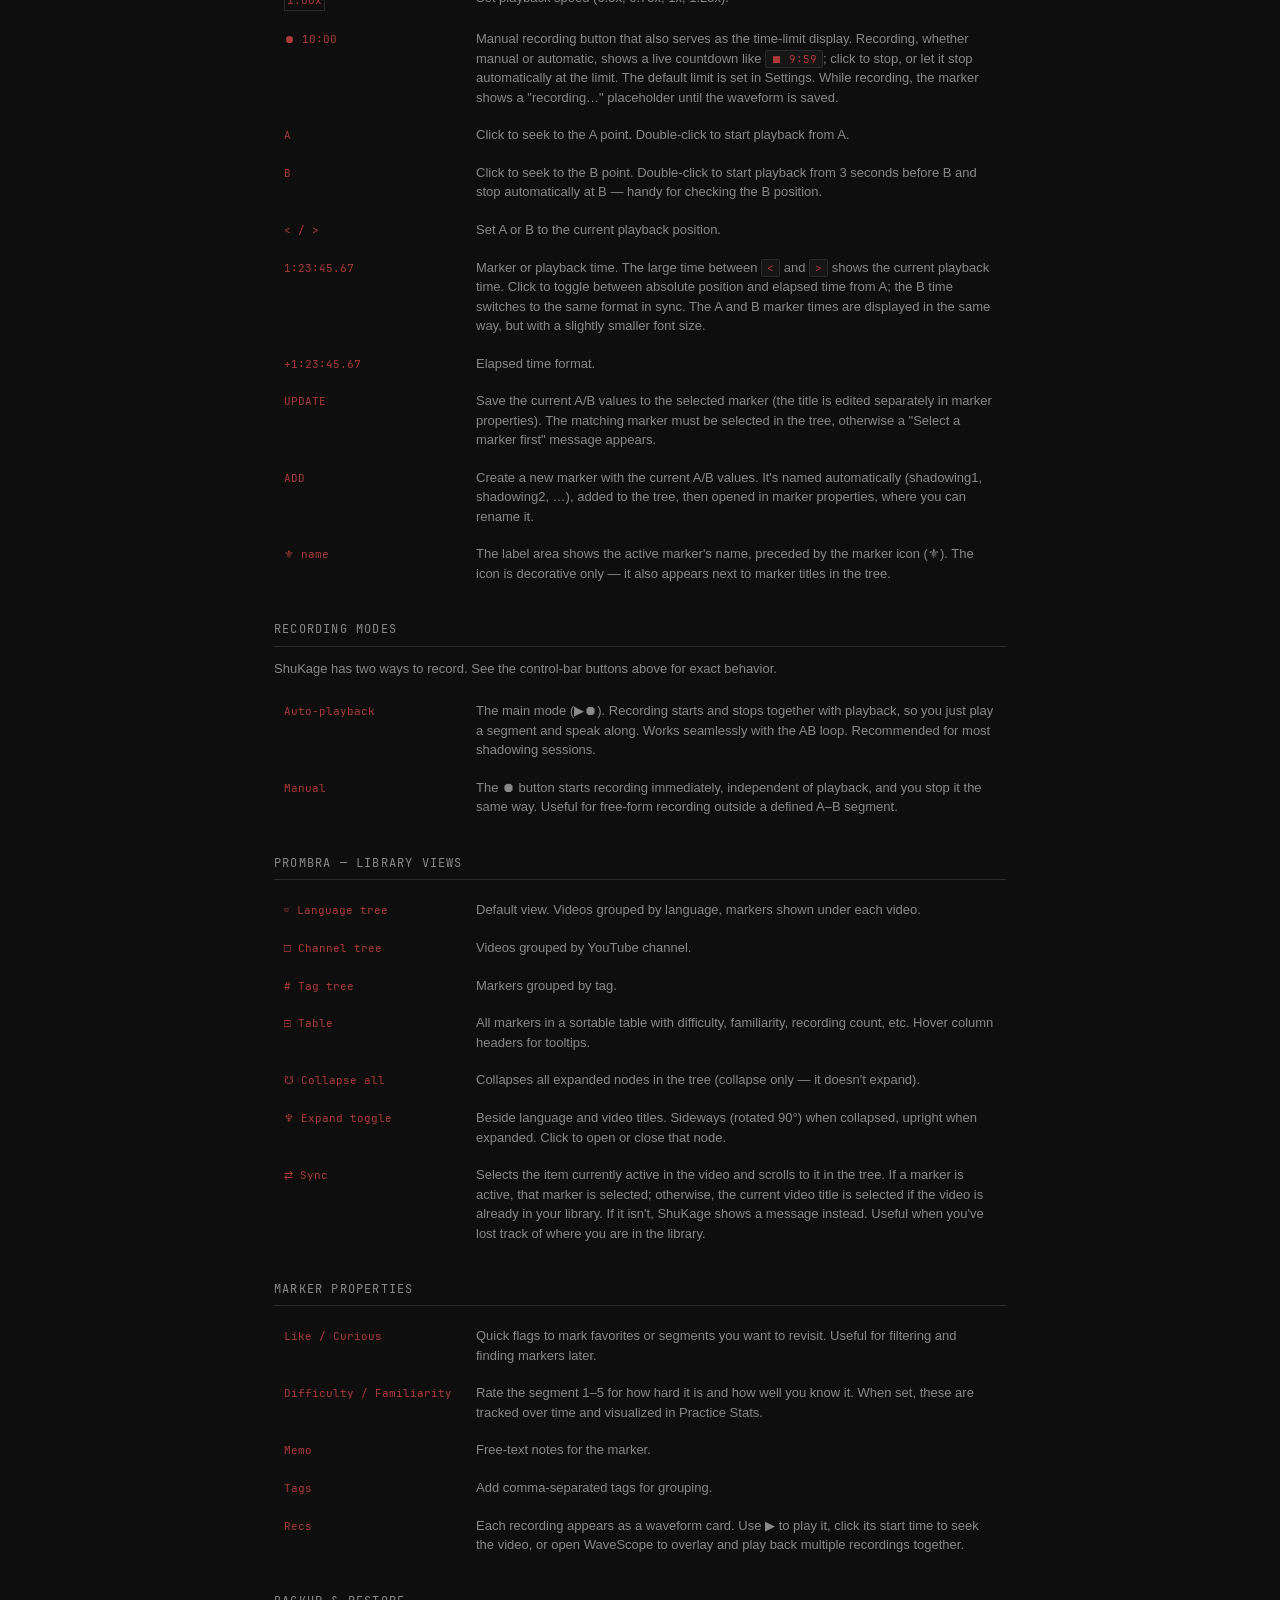
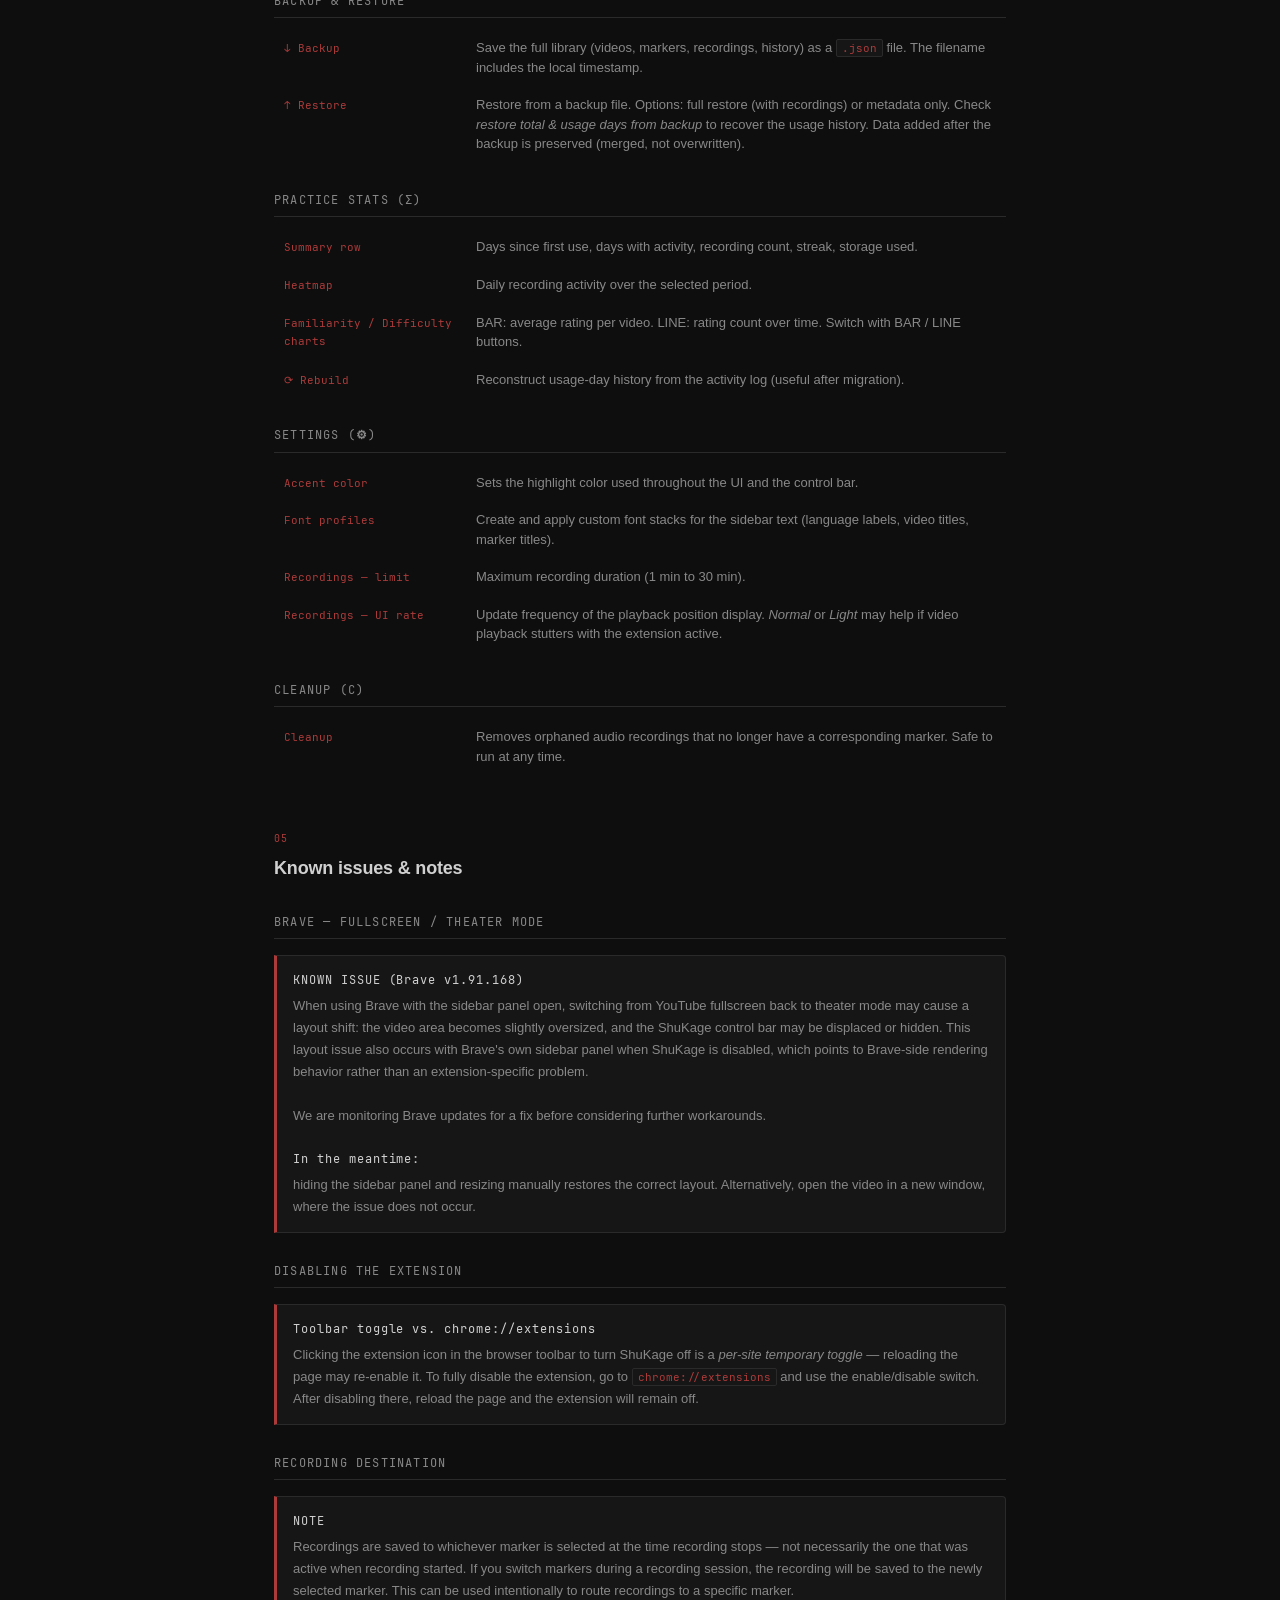
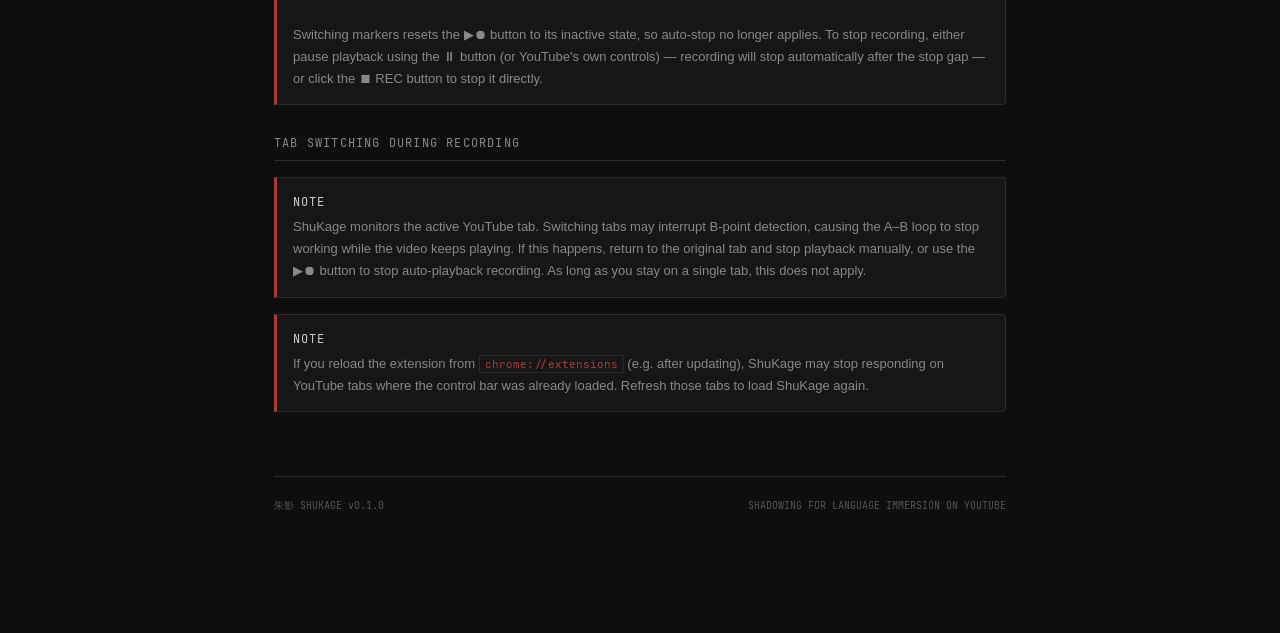
==== commit 34fa2100: "Preview desk pages" ====
--- a/help.html
+++ b/help.html
@@ -18,8 +18,8 @@
       --brand-ja: 'Noto Serif JP Kanji', serif;
       --brand-en: 'JetBrains Mono', monospace;
       --mono:     'JetBrains Mono', 'Courier New', monospace;
+      --loop:     monospace;
       --sans:     -apple-system, BlinkMacSystemFont, 'Segoe UI', 'Helvetica Neue', Helvetica, Arial, sans-serif;
-      --loop:     monospace;
     }
 
     * { box-sizing: border-box; margin: 0; padding: 0; }
@@ -41,9 +41,9 @@
       display: flex;
       justify-content: center;
       align-items: flex-start;
+      padding-bottom: 3.4rem;
+      border-bottom: 1px solid var(--border);
       margin-bottom: 48px;
-      padding-bottom: 24px;
-      border-bottom: 1px solid var(--border);
     }
 
     .logo-wrap {
@@ -200,7 +200,7 @@
       white-space: nowrap;
     }
    .doc-latest-link:hover { color: var(--text-dim); }
-
+   
     h2 {
       font-size: 18px;
       font-weight: 600;
@@ -304,6 +304,75 @@
       color: var(--text-dim);
       line-height: 1.5;
     }
+
+    /* ── Icon map ── */
+    .iconmap-group {
+      margin-bottom: 28px;
+    }
+
+    .iconmap-group-title {
+      font-family: var(--mono);
+      font-size: 11px;
+      letter-spacing: 0.1em;
+      color: var(--text-dim);
+      text-transform: uppercase;
+      margin-bottom: 14px;
+      padding-bottom: 6px;
+      border-bottom: 1px solid var(--border);
+    }
+
+    .iconmap-grid {
+      display: grid;
+      grid-template-columns: repeat(auto-fill, minmax(150px, 1fr));
+      gap: 2px;
+    }
+
+    .iconmap-item {
+      display: flex;
+      align-items: center;
+      gap: 12px;
+      padding: 8px 10px;
+      border-radius: 2px;
+      transition: background 0.1s;
+    }
+
+    .iconmap-item:hover { background: var(--surface); }
+
+    .iconmap-icon {
+      font-family: var(--mono);
+      font-size: 16px;
+      color: var(--accent);
+      width: 22px;
+      text-align: center;
+      flex-shrink: 0;
+    }
+
+    .iconmap-label {
+      font-size: 12px;
+      color: var(--text-dim);
+      line-height: 1.4;
+    }
+
+    /* ── Loop-mode corner icons (off / oneshot / endless) ── */
+    .loop-icons {
+      display: flex;
+      align-items: center;
+      gap: 10px;
+    }
+
+    .loop-icon {
+      display: inline-grid;
+      grid-template-columns: 1fr 1fr;
+      grid-template-rows: 1fr 1fr;
+      gap: 2px;
+      line-height: 1;
+      font-family: var(--loop);
+      font-size: 11px;
+    }
+
+    .loop-icon .c-acc { color: var(--accent); }
+    .loop-icon .c-nor { color: var(--text-dim); }
+    .loop-icon .c-num { color: var(--accent); font-size: 8px; line-height: 1; }
 
     /* ── Callout ── */
     .callout {
@@ -352,13 +421,15 @@
 </head>
 <body>
 
-  <header>
-    <a class="home-link" href="index.html">← Home</a>
-    <div class="logo-wrap">
-      <span class="logo-ja">朱影</span>
-      <span class="logo-en">SHUKAGE</span>
-    </div>
-    <span class="version">v0.1.0</span>
+<header>
+  <a class="home-link" href="index.html">← Home</a>
+
+  <div class="logo-wrap">
+    <span class="logo-ja">朱影</span>
+    <span class="logo-en">SHUKAGE</span>
+  </div>
+
+  <span class="version">v0.1.0</span>
 
 <div class="header-doc-meta">
   <div>
@@ -373,13 +444,14 @@
     Open latest online version →
   </a>
 </div>
-  </header>
+</header>
 
   <nav>
     <div class="toc-title">CONTENTS</div>
     <ol>
       <li><a href="#intro">What is ShuKage?</a></li>
       <li><a href="#quickstart">Basic workflow</a></li>
+      <li><a href="#iconmap">Icon map</a></li>
       <li><a href="#reference">Feature reference</a></li>
       <li><a href="#caveats">Known issues &amp; notes</a></li>
     </ol>
@@ -443,11 +515,11 @@
       <div class="step">
         <div class="step-num"></div>
         <div class="step-content">
-          <strong>Shadow-record with auto-playback recording</strong>
-          <span>This is the main recording mode. Click the loop play button to start the segment playing. The extension automatically starts recording your microphone when playback begins, and stops recording when playback stops at point B.</span>
+          <strong>Record shadowing with auto-playback</strong>
+          <span>This is the main recording mode. Click the loop play button to start the segment. The extension automatically starts recording your microphone when playback begins. When playback reaches point B, playback stops; recording continues for the selected rec-stop gap, then stops and saves automatically. The default gap is 2 seconds, so you don't need to press stop yourself.</span>
         </div>
         <div class="step-note">
-          Speak along with the audio as it plays. When the segment ends, your recording is saved automatically — no need to press stop.
+          In auto-playback recording, stopping playback before point B also stops recording after the selected rec-stop gap.
         </div>
       </div>
 
@@ -455,7 +527,7 @@
         <div class="step-num"></div>
         <div class="step-content">
           <strong>Review your recording</strong>
-          <span>Open the marker properties (click the marker in the tree). Your recording appears as a waveform. Play it back and compare it with the original waveform shown above it.</span>
+          <span>Open the marker properties by clicking the marker in the tree. Your recordings appear as waveform cards: use ▶ to play a recording, click its start time to seek the video, or open WaveScope to overlay and play back multiple recordings together.</span>
         </div>
       </div>
 
@@ -463,63 +535,149 @@
   </section>
 
   <!-- 3. Reference -->
+  <!-- 3. Icon map -->
+  <section id="iconmap">
+    <div class="section-num">03</div>
+    <h2>Icon map</h2>
+    <p>A quick reference for the icons you'll see across ShuKage — on the video control bar and in the side panel. For details on what each one does, see the Feature reference below.</p>
+
+    <div class="iconmap-group">
+      <div class="iconmap-group-title">Control bar (on the video)</div>
+      <div class="iconmap-grid">
+        <div class="iconmap-item"><span class="iconmap-icon" style="font-size:12px;min-width:4ch;">‹5‹1 1›5›</span><span class="iconmap-label">Step 5 or 1 frame</span></div>
+        <div class="iconmap-item"><span class="iconmap-icon" style="font-size:13px">▶ ⏸</span><span class="iconmap-label">Play / pause</span></div>
+        <div class="iconmap-item"><span class="iconmap-icon" style="font-size:13px">▶⏺ ⏸⏺</span><span class="iconmap-label">Auto-playback recording / stop</span></div>
+        <div class="iconmap-item"><span class="iconmap-icon" style="font-size:11px;padding-right:8px;border: 1px solid var(--border);">2</span><span class="iconmap-label">Rec-stop gap</span></div>
+        <div class="iconmap-item">
+          <span class="iconmap-icon"><span class="loop-icon" style="display:inline-grid"><span class="c-acc">┏</span><span class="c-acc">┓</span><span class="c-acc">┗</span><span class="c-acc">┛</span></span></span>
+          <span class="iconmap-label">Loop mode toggle</span>
+        </div>
+        <div class="iconmap-item"><span class="iconmap-icon" style="font-size:11px;padding-right:8px;border: 1px solid var(--border);">3</span><span class="iconmap-label">Loop gap</span></div>
+        <div class="iconmap-item"><span class="iconmap-icon">CC</span><span class="iconmap-label">Subtitles</span></div>
+        <div class="iconmap-item"><span class="iconmap-icon" style="font-size:11px;border: 1px solid var(--border);min-width:6ch;">1.00x</span><span class="iconmap-label">Playback speed</span></div>
+        <div class="iconmap-item"><span class="iconmap-icon" style="font-size:12px; min-width: 8ch;">⏺ 10:00</span><span class="iconmap-label">Manual record + time limit</span></div>
+        <div class="iconmap-item"><span class="iconmap-icon"></span><span class="iconmap-label"></span></div>
+        <div class="iconmap-item"><span class="iconmap-icon"></span><span class="iconmap-label"></span></div>
+        <div class="iconmap-item"><span class="iconmap-icon"></span><span class="iconmap-label"></span></div>
+        <div class="iconmap-item"><span class="iconmap-icon">A B</span><span class="iconmap-label">Seek to / play from point</span></div>
+        <div class="iconmap-item"><span class="iconmap-icon">&lt; &gt;</span><span class="iconmap-label">Set A / B point</span></div>
+        <div class="iconmap-item"><span class="iconmap-icon" style="font-size:12px; min-width: 10ch;">1:23:45.67 +1:23:45.67</span><span class="iconmap-label">Marker / Play time</span></div>
+      </div>
+    </div>
+
+    <div class="iconmap-group">
+      <div class="iconmap-group-title">Side panel header</div>
+      <div class="iconmap-grid">
+        <div class="iconmap-item"><span class="iconmap-icon">+</span><span class="iconmap-label">Add current video</span></div>
+        <div class="iconmap-item"><span class="iconmap-icon">↑</span><span class="iconmap-label">Restore</span></div>
+        <div class="iconmap-item"><span class="iconmap-icon">↓</span><span class="iconmap-label">Backup</span></div>
+        <div class="iconmap-item"><span class="iconmap-icon">Σ</span><span class="iconmap-label">Practice Stats</span></div>
+        <div class="iconmap-item"><span class="iconmap-icon">c</span><span class="iconmap-label">Cleanup</span></div>
+        <div class="iconmap-item"><span class="iconmap-icon">⚙</span><span class="iconmap-label">Settings</span></div>
+        <div class="iconmap-item"><span class="iconmap-icon">?</span><span class="iconmap-label">Help</span></div>
+      </div>
+    </div>
+
+    <div class="iconmap-group">
+      <div class="iconmap-group-title">Prombra header</div>
+      <div class="iconmap-grid">
+        <div class="iconmap-item"><span class="iconmap-icon">☋</span><span class="iconmap-label">Collapse all</span></div>
+        <div class="iconmap-item"><span class="iconmap-icon">⇄</span><span class="iconmap-label">Sync with video</span></div>
+        <div class="iconmap-item"><span class="iconmap-icon">⏒</span><span class="iconmap-label">Language tree</span></div>
+        <div class="iconmap-item"><span class="iconmap-icon">□</span><span class="iconmap-label">Channel tree</span></div>
+        <div class="iconmap-item"><span class="iconmap-icon">#</span><span class="iconmap-label">Tag tree</span></div>
+        <div class="iconmap-item"><span class="iconmap-icon">⊟</span><span class="iconmap-label">Table view</span></div>
+      </div>
+    </div>
+
+    <div class="iconmap-group">
+      <div class="iconmap-group-title">Tree items</div>
+      <div class="iconmap-grid">
+        <div class="iconmap-item"><span class="iconmap-icon">♆</span><span class="iconmap-label">Expand / collapse node</span></div>
+        <div class="iconmap-item"><span class="iconmap-icon">⚜︎</span><span class="iconmap-label">Marker icon (decorative)</span></div>
+      </div>
+    </div>
+  </section>
+
+  <!-- 4. Feature reference -->
   <section id="reference">
-    <div class="section-num">03</div>
+    <div class="section-num">04</div>
     <h2>Feature reference</h2>
 
     <h3>Control bar</h3>
     <div class="ref-grid">
-      <div class="ref-item"><span class="ref-key">A / B labels</span><span class="ref-val">Show the current A/B time. A border appears when the point differs from the saved marker (unsaved change).</span></div>
+      <div class="ref-item"><span class="ref-key" style="font-size:11px;">‹5‹1 1›5›</span><span class="ref-val">Step backward or forward by 1 or 5 frames.</span></div>
+      <div class="ref-item"><span class="ref-key">▶ / ⏸</span><span class="ref-val">Play / pause toggle. The label follows the actual playback state automatically, regardless of which button was last pressed.</span></div>
+      <div class="ref-item"><span class="ref-key">▶⏺ / ⏸⏺</span><span class="ref-val">Auto-playback recording. ▶⏺ plays and records together; recording stops after a gap once playback stops. ⏸⏺ stops both playback and recording immediately (no gap), and pulses while recording is active.</span></div>
+      <div class="ref-item"><span class="ref-key"><span style="border:1px solid var(--border);padding:1px 2px;min-width:4ch;margin-right:8px;">2</span><span>(Rec-stop gap)</span></span><span class="ref-val">The number beside ▶⏺ — a dropdown for the wait time (seconds) before recording stops after playback ends. During the gap, a live countdown (e.g. 1.23) overlays the number to 1/100s, then returns to normal.</span></div>
+      <div class="ref-item">
+        <span class="ref-key loop-icons">
+          <span class="loop-icon"><span class="c-nor">┏</span><span class="c-nor">┓</span><span class="c-nor">┗</span><span class="c-nor">┛</span></span>
+          <span class="loop-icon"><span class="c-acc">┏</span><span class="c-acc">┓</span><span class="c-acc">┗</span><span class="c-num">1</span></span>
+          <span class="loop-icon"><span class="c-acc">┏</span><span class="c-acc">┓</span><span class="c-acc">┗</span><span class="c-acc">┛</span></span>
+        </span>
+        <span class="ref-val">Toggle loop mode: off → one-shot (play once) → endless (repeat).</span>
+      </div>
+      <div class="ref-item"><span class="ref-key"><span style="border:1px solid var(--border);padding:1px 2px;min-width:4ch;margin-right:8px;">3</span><span> (Loop gap)</span> </span><span class="ref-val">The number beside the loop icon — a dropdown for the wait time (seconds) before the next loop starts in endless mode. Counts down with the same 1/100s overlay as the rec-stop gap.</span></div>
+      <div class="ref-item"><span class="ref-key">CC</span><span class="ref-val">Toggle YouTube subtitles.</span></div>
+      <div class="ref-item">
+        <span class="ref-key">
+          <span style="border:1px solid var(--border);padding:1px 2px;min-width:4ch;margin-right:8px;">1.00x</span>
+        </span>
+          <span class="ref-val">Set playback speed (0.5x, 0.75x, 1x, 1.25x).</span>
+      </div>
+      <div class="ref-item"><span class="ref-key">⏺ 10:00</span><span class="ref-val">Manual recording button that also serves as the time-limit display. Recording, whether manual or automatic, shows a live countdown like <code>⏹ 9:59</code>; click to stop, or let it stop automatically at the limit. The default limit is set in Settings. While recording, the marker shows a "recording…" placeholder until the waveform is saved.</span></div>
+      <div class="ref-item"><span class="ref-key">A</span><span class="ref-val">Click to seek to the A point. Double-click to start playback from A.</span></div>
+      <div class="ref-item"><span class="ref-key">B</span><span class="ref-val">Click to seek to the B point. Double-click to start playback from 3 seconds before B and stop automatically at B — handy for checking the B position.</span></div>
       <div class="ref-item"><span class="ref-key">&lt; / &gt;</span><span class="ref-val">Set A or B to the current playback position.</span></div>
-      <div class="ref-item"><span class="ref-key">Playback time</span><span class="ref-val">Click to toggle between absolute position and elapsed time from A. B time follows the same format.</span></div>
-      <div class="ref-item"><span class="ref-key">UPDATE</span><span class="ref-val">Save the current A/B values to the selected marker.</span></div>
-      <div class="ref-item"><span class="ref-key">ADD</span><span class="ref-val">Create a new marker with the current A/B values.</span></div>
-      <div class="ref-item">
-        <span class="ref-key" style="display:flex;align-items:center;gap:10px;">
-          <span style="display:inline-grid;grid-template-columns:1fr 1fr;grid-template-rows:1fr 1fr;gap:2px;line-height:1;font-family:var(--loop);font-size:11px;"><span style="color:var(--text-dim)">┏</span><span style="color:var(--text-dim)">┓</span><span style="color:var(--text-dim)">┗</span><span style="color:var(--text-dim)">┛</span></span>
-          <span style="display:inline-grid;grid-template-columns:1fr 1fr;grid-template-rows:1fr 1fr;gap:2px;line-height:1;font-family:var(--loop);font-size:11px;"><span style="color:var(--accent)">┏</span><span style="color:var(--accent)">┓</span><span style="color:var(--accent)">┗</span><span style="color:var(--accent);font-size:8px;line-height:1">1</span></span>
-          <span style="display:inline-grid;grid-template-columns:1fr 1fr;grid-template-rows:1fr 1fr;gap:2px;line-height:1;font-family:var(--loop);font-size:11px;"><span style="color:var(--accent)">┏</span><span style="color:var(--accent)">┓</span><span style="color:var(--accent)">┗</span><span style="color:var(--accent)">┛</span></span>
-        </span>
-        <span class="ref-val">Toggle loop mode: off → oneshot (play once) → endless (repeat).</span>
-      </div>
-      <div class="ref-item"><span class="ref-key">‹ / › (frame)</span><span class="ref-val">Step one frame backward or forward.</span></div>
-      <div class="ref-item"><span class="ref-key">Speed buttons</span><span class="ref-val">Set playback speed (0.5×, 0.75×, 1×, etc.).</span></div>
-      <div class="ref-item"><span class="ref-key">CC</span><span class="ref-val">Toggle YouTube subtitles.</span></div>
-    </div>
-
+      <div class="ref-item"><span class="ref-key">1:23:45.67</span><span class="ref-val">Marker or playback time. The large time between <code>&lt;</code> and <code>&gt;</code> shows the current playback time. Click to toggle between absolute position and elapsed time from A; the B time switches to the same format in sync. The A and B marker times are displayed in the same way, but with a slightly smaller font size.</span></div>
+      <div class="ref-item"><span class="ref-key">+1:23:45.67</span><span class="ref-val">Elapsed time format.</span></div>
+      <div class="ref-item"><span class="ref-key">UPDATE</span><span class="ref-val">Save the current A/B values to the selected marker (the title is edited separately in marker properties). The matching marker must be selected in the tree, otherwise a "Select a marker first" message appears.</span></div>
+
+
+      <div class="ref-item"><span class="ref-key">ADD</span><span class="ref-val">Create a new marker with the current A/B values. It's named automatically (shadowing1, shadowing2, …), added to the tree, then opened in marker properties, where you can rename it.</span></div>
+
+
+      <div class="ref-item"><span class="ref-key">⚜︎ name</span><span class="ref-val">The label area shows the active marker's name, preceded by the marker icon (⚜︎). The icon is decorative only — it also appears next to marker titles in the tree.</span></div>
+    </div>
+    
     <h3>Recording modes</h3>
+    <p style="font-size:13px;color:var(--text-dim);margin-bottom:14px;line-height:1.6;">ShuKage has two ways to record. See the control-bar buttons above for exact behavior.</p>
     <div class="ref-grid">
       <div class="ref-item">
-        <span class="ref-key">Auto-playback recording</span>
-        <span class="ref-val">The main recording mode. Recording starts and stops automatically with playback. Select a marker, start AB loop playback, and speak along. Recommended for most shadowing sessions.</span>
+        <span class="ref-key">Auto-playback</span>
+        <span class="ref-val">The main mode (▶⏺). Recording starts and stops together with playback, so you just play a segment and speak along. Works seamlessly with the AB loop. Recommended for most shadowing sessions.</span>
       </div>
       <div class="ref-item">
-        <span class="ref-key">Manual REC button</span>
-        <span class="ref-val">Starts recording immediately, regardless of playback state. You must press REC again to stop. Useful for free-form recording outside a defined AB segment. The button label shows the recording time limit (e.g. <code>⏺ 10:00</code>).</span>
-      </div>
-    </div>
-
-    <h3>Sidebar — tree &amp; views</h3>
+        <span class="ref-key">Manual</span>
+        <span class="ref-val">The ⏺ button starts recording immediately, independent of playback, and you stop it the same way. Useful for free-form recording outside a defined A–B segment.</span>
+      </div>
+    </div>
+
+    <h3>Prombra — library views</h3>
     <div class="ref-grid">
       <div class="ref-item"><span class="ref-key">⏒ Language tree</span><span class="ref-val">Default view. Videos grouped by language, markers shown under each video.</span></div>
       <div class="ref-item"><span class="ref-key">□ Channel tree</span><span class="ref-val">Videos grouped by YouTube channel.</span></div>
       <div class="ref-item"><span class="ref-key"># Tag tree</span><span class="ref-val">Markers grouped by tag.</span></div>
       <div class="ref-item"><span class="ref-key">⊟ Table</span><span class="ref-val">All markers in a sortable table with difficulty, familiarity, recording count, etc. Hover column headers for tooltips.</span></div>
-      <div class="ref-item"><span class="ref-key">☋ Collapse all</span><span class="ref-val">Collapse all expanded nodes in the tree.</span></div>
+      <div class="ref-item"><span class="ref-key">☋ Collapse all</span><span class="ref-val">Collapses all expanded nodes in the tree (collapse only — it doesn't expand).</span></div>
+      <div class="ref-item"><span class="ref-key">♆ Expand toggle</span><span class="ref-val">Beside language and video titles. Sideways (rotated 90°) when collapsed, upright when expanded. Click to open or close that node.</span></div>
+      <div class="ref-item"><span class="ref-key">⇄ Sync</span><span class="ref-val">Selects the item currently active in the video and scrolls to it in the tree. If a marker is active, that marker is selected; otherwise, the current video title is selected if the video is already in your library. If it isn't, ShuKage shows a message instead. Useful when you've lost track of where you are in the library.</span></div>
     </div>
 
     <h3>Marker properties</h3>
     <div class="ref-grid">
-      <div class="ref-item"><span class="ref-key">Difficulty / Familiarity</span><span class="ref-val">Rate the segment 1–5 for how hard it is and how well you know it. Tracked over time in Practice Stats.</span></div>
+      <div class="ref-item"><span class="ref-key">Like / Curious</span><span class="ref-val">Quick flags to mark favorites or segments you want to revisit. Useful for filtering and finding markers later.</span></div>
+      <div class="ref-item"><span class="ref-key">Difficulty / Familiarity</span><span class="ref-val">Rate the segment 1–5 for how hard it is and how well you know it. When set, these are tracked over time and visualized in Practice Stats.</span></div>
       <div class="ref-item"><span class="ref-key">Memo</span><span class="ref-val">Free-text notes for the marker.</span></div>
       <div class="ref-item"><span class="ref-key">Tags</span><span class="ref-val">Add comma-separated tags for grouping.</span></div>
-      <div class="ref-item"><span class="ref-key">Recs</span><span class="ref-val">Each recording appears as an  waveform. Click to seek, play to compare with the original.</span></div>
+      <div class="ref-item"><span class="ref-key">Recs</span><span class="ref-val">Each recording appears as a waveform card. Use ▶ to play it, click its start time to seek the video, or open WaveScope to overlay and play back multiple recordings together.</span></div>
     </div>
 
     <h3>Backup &amp; restore</h3>
     <div class="ref-grid">
-      <div class="ref-item"><span class="ref-key">↓ Export</span><span class="ref-val">Save the full library (videos, markers, recordings, history) as a <code>.json</code> file. Filename includes the local timestamp.</span></div>
-      <div class="ref-item"><span class="ref-key">↑ Import</span><span class="ref-val">Restore from a backup file. Options: full restore (with recordings) or metadata only. Check <em>restore total &amp; usage days from backup</em> to recover the usage history. Data added after the backup is preserved (merged, not overwritten).</span></div>
+      <div class="ref-item"><span class="ref-key">↓ Backup</span><span class="ref-val">Save the full library (videos, markers, recordings, history) as a <code>.json</code> file. The filename includes the local timestamp.</span></div>
+      <div class="ref-item"><span class="ref-key">↑ Restore</span><span class="ref-val">Restore from a backup file. Options: full restore (with recordings) or metadata only. Check <em>restore total &amp; usage days from backup</em> to recover the usage history. Data added after the backup is preserved (merged, not overwritten).</span></div>
     </div>
 
     <h3>Practice Stats (Σ)</h3>
@@ -535,7 +693,7 @@
       <div class="ref-item"><span class="ref-key">Accent color</span><span class="ref-val">Sets the highlight color used throughout the UI and the control bar.</span></div>
       <div class="ref-item"><span class="ref-key">Font profiles</span><span class="ref-val">Create and apply custom font stacks for the sidebar text (language labels, video titles, marker titles).</span></div>
       <div class="ref-item"><span class="ref-key">Recordings — limit</span><span class="ref-val">Maximum recording duration (1 min to 30 min).</span></div>
-      <div class="ref-item"><span class="ref-key">Recordings — ui rate</span><span class="ref-val">Update frequency of the playback position display. <em>Normal</em> or <em>Light</em> may help if video playback stutters with the extension active.</span></div>
+      <div class="ref-item"><span class="ref-key">Recordings — UI rate</span><span class="ref-val">Update frequency of the playback position display. <em>Normal</em> or <em>Light</em> may help if video playback stutters with the extension active.</span></div>
     </div>
 
     <h3>Cleanup (c)</h3>
@@ -545,19 +703,19 @@
 
   </section>
 
-  <!-- 4. Known issues -->
+  <!-- 5. Known issues -->
   <section id="caveats">
-    <div class="section-num">04</div>
+    <div class="section-num">05</div>
     <h2>Known issues &amp; notes</h2>
 
     <h3>Brave — fullscreen / theater mode</h3>
     <div class="callout">
       <strong>KNOWN ISSUE (Brave v1.91.168)</strong>
-      When using Brave with the sidebar panel open, switching from YouTube fullscreen back to theater mode may cause a layout shift — the video area becomes slightly oversized and the ShuKage control bar may be displaced or hidden. This layout issue also occurs with Brave's own sidebar panel when ShuKage is disabled, which points to a Brave-side rendering behavior rather than an extension-specific problem.
+      When using Brave with the sidebar panel open, switching from YouTube fullscreen back to theater mode may cause a layout shift: the video area becomes slightly oversized, and the ShuKage control bar may be displaced or hidden. This layout issue also occurs with Brave's own sidebar panel when ShuKage is disabled, which points to Brave-side rendering behavior rather than an extension-specific problem.
       <br><br>
       We are monitoring Brave updates for a fix before considering further workarounds.
       <br><br>
-      <strong>In the meantime:</strong> hiding the sidebar panel and resizing manually restores the correct layout. Alternatively, open the video in a new window where the issue does not occur.
+      <strong>In the meantime:</strong> hiding the sidebar panel and resizing manually restores the correct layout. Alternatively, open the video in a new window, where the issue does not occur.
     </div>
 
     <h3>Disabling the extension</h3>
@@ -571,17 +729,17 @@
       <strong>NOTE</strong>
       Recordings are saved to whichever marker is selected at the time recording stops — not necessarily the one that was active when recording started. If you switch markers during a recording session, the recording will be saved to the newly selected marker. This can be used intentionally to route recordings to a specific marker.
       <br><br>
-      Switching markers resets the ▶⏺ button back to its inactive state, so auto-stop no longer applies. To stop recording, either pause playback using the ⏸ button (or YouTube's own controls) — recording will stop automatically after the stop gap — or click the ⏹ REC button to stop recording directly.
+      Switching markers resets the ▶⏺ button to its inactive state, so auto-stop no longer applies. To stop recording, either pause playback using the ⏸ button (or YouTube's own controls) — recording will stop automatically after the stop gap — or click the ⏹ REC button to stop it directly.
     </div>
 
     <h3>Tab switching during recording</h3>
     <div class="callout">
       <strong>NOTE</strong>
-      ShuKage monitors the active YouTube tab. Switching tabs may interrupt B-point detection, causing the A–B loop to stop working while the video keeps playing. If this happens, return to the original tab and stop playback manually, or use the ▶⏺ button to stop auto-playback recording. As long as you stay on a single tab, none of this applies.
+      ShuKage monitors the active YouTube tab. Switching tabs may interrupt B-point detection, causing the A–B loop to stop working while the video keeps playing. If this happens, return to the original tab and stop playback manually, or use the ▶⏺ button to stop auto-playback recording. As long as you stay on a single tab, this does not apply.
     </div>
     <div class="callout">
       <strong>NOTE</strong>
-      If you reload the extension from <code>chrome://extensions</code> (e.g. after updating), the control bar on any open YouTube tabs may become unresponsive. Refresh those tabs to restore normal operation.
+      If you reload the extension from <code>chrome://extensions</code> (e.g. after updating), ShuKage may stop responding on YouTube tabs where the control bar was already loaded. Refresh those tabs to load ShuKage again.
     </div>
 
   </section>
@@ -592,4 +750,4 @@
   </footer>
 
 </body>
-</html>+</html>
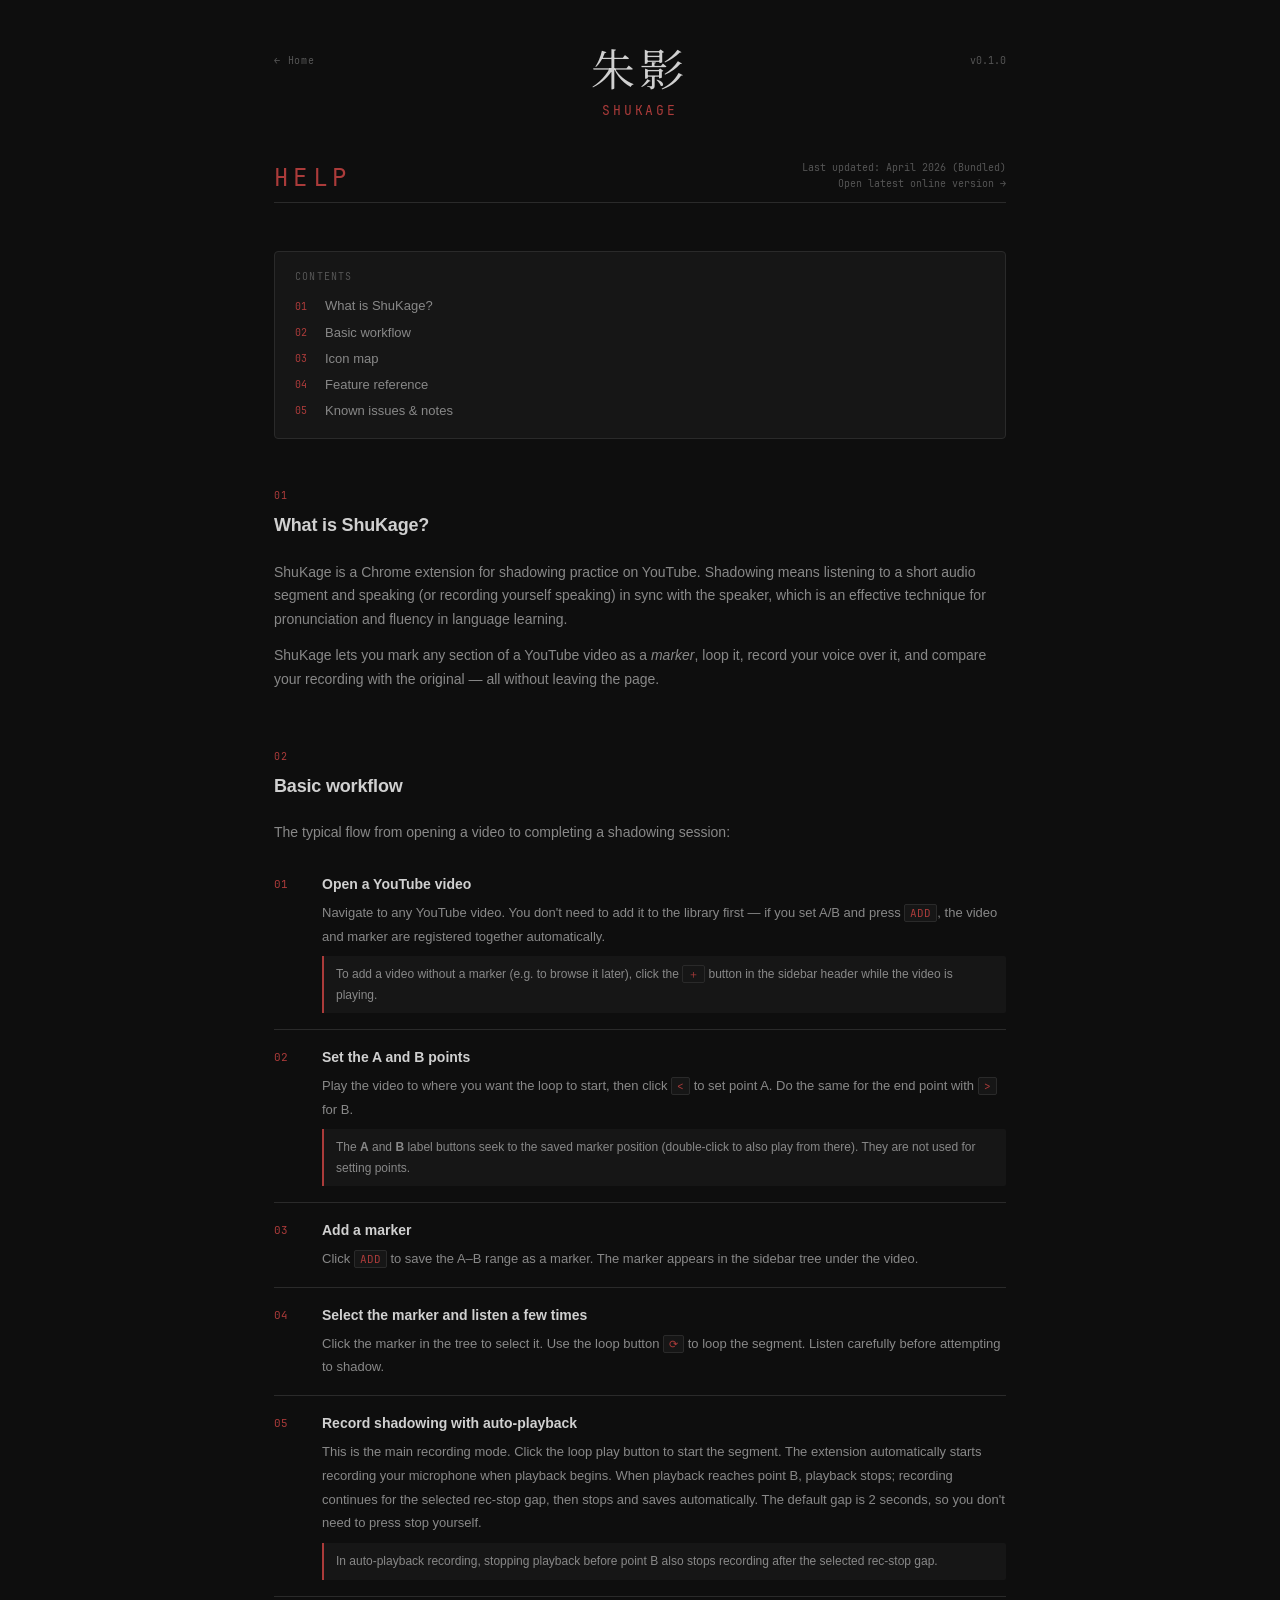
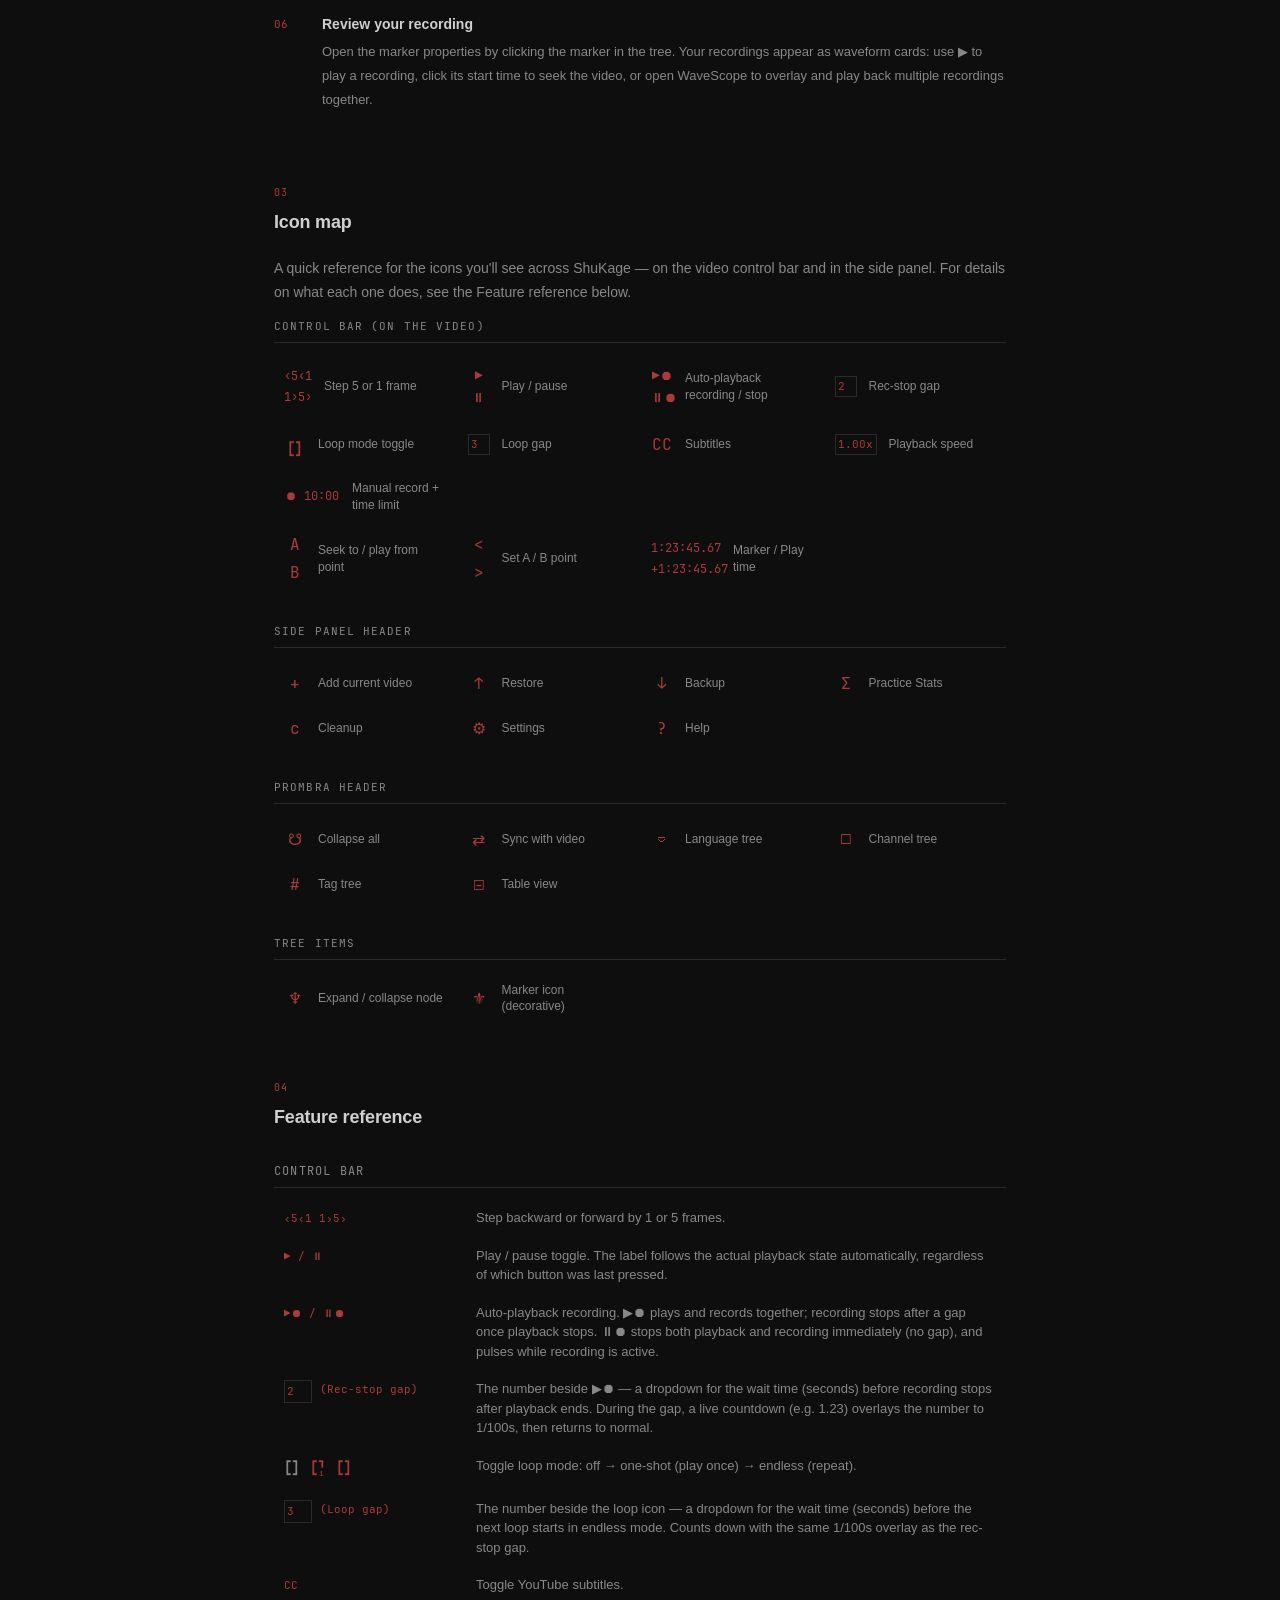
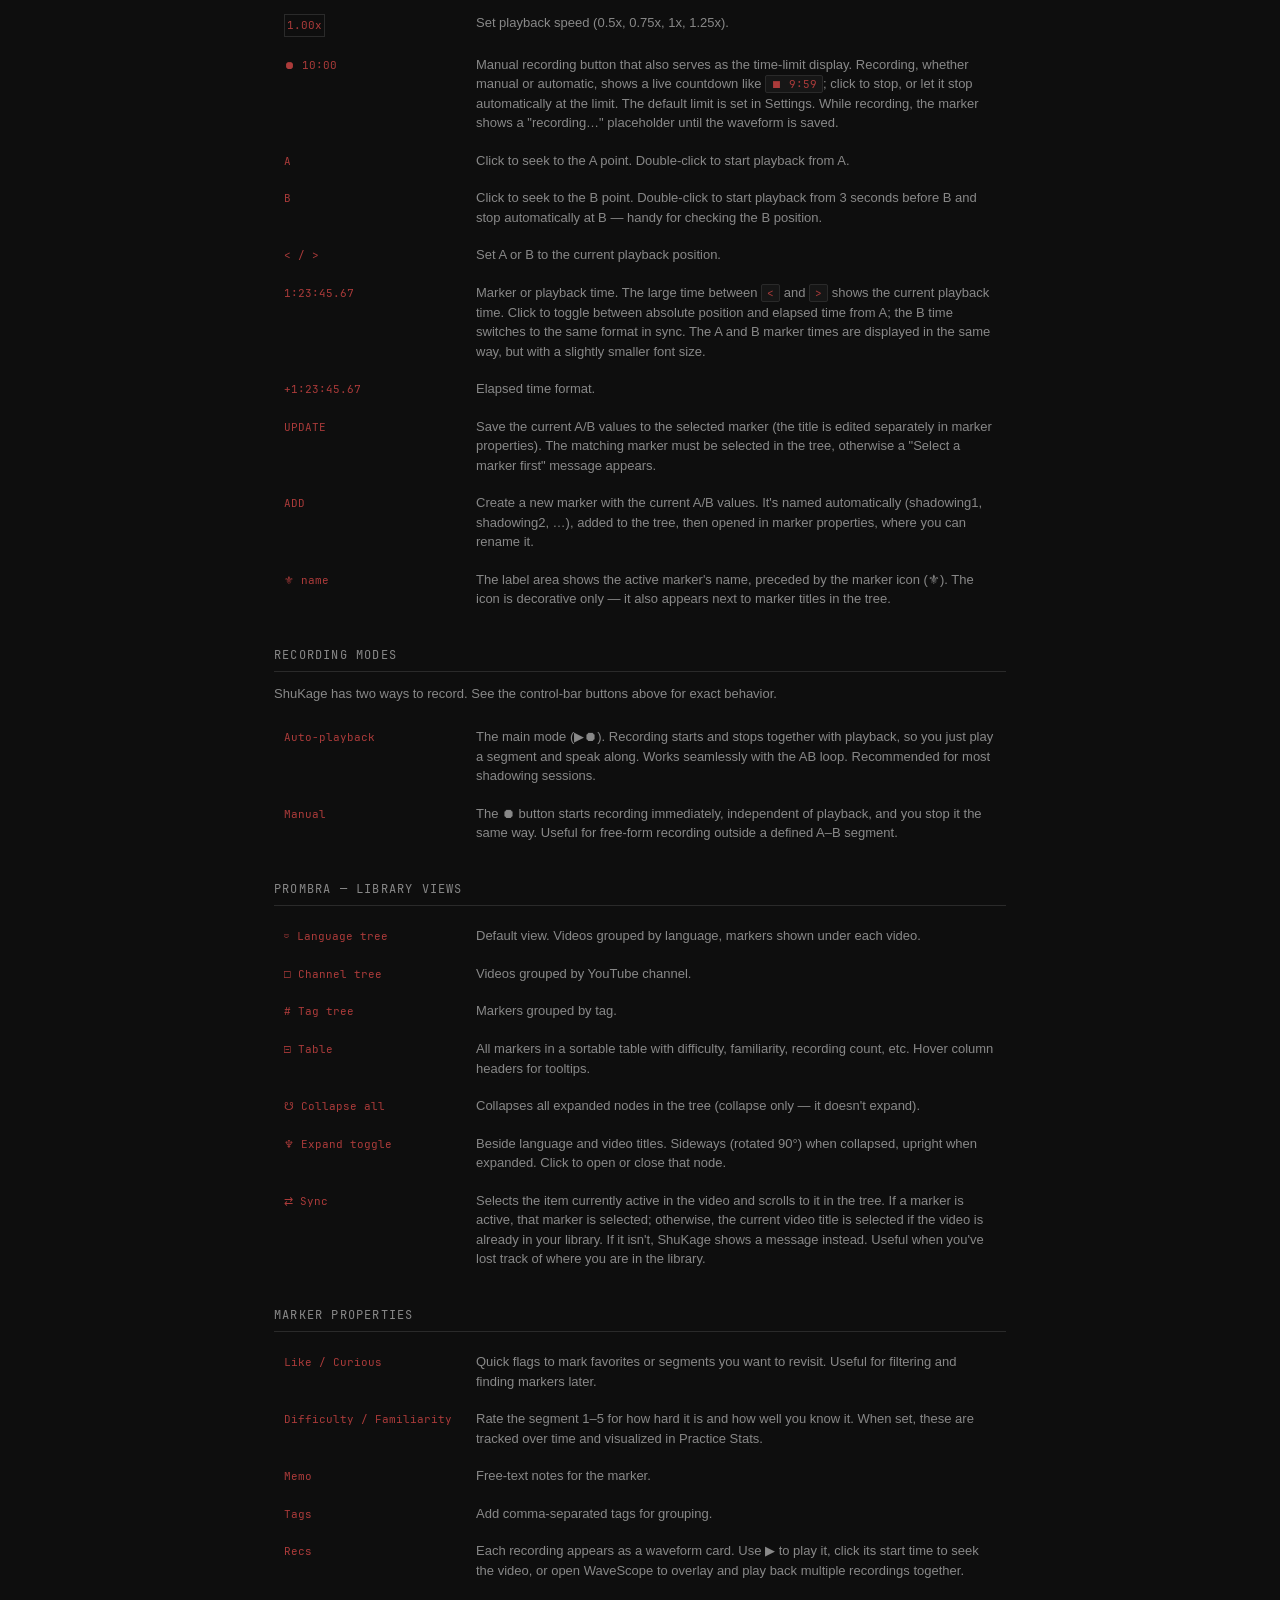
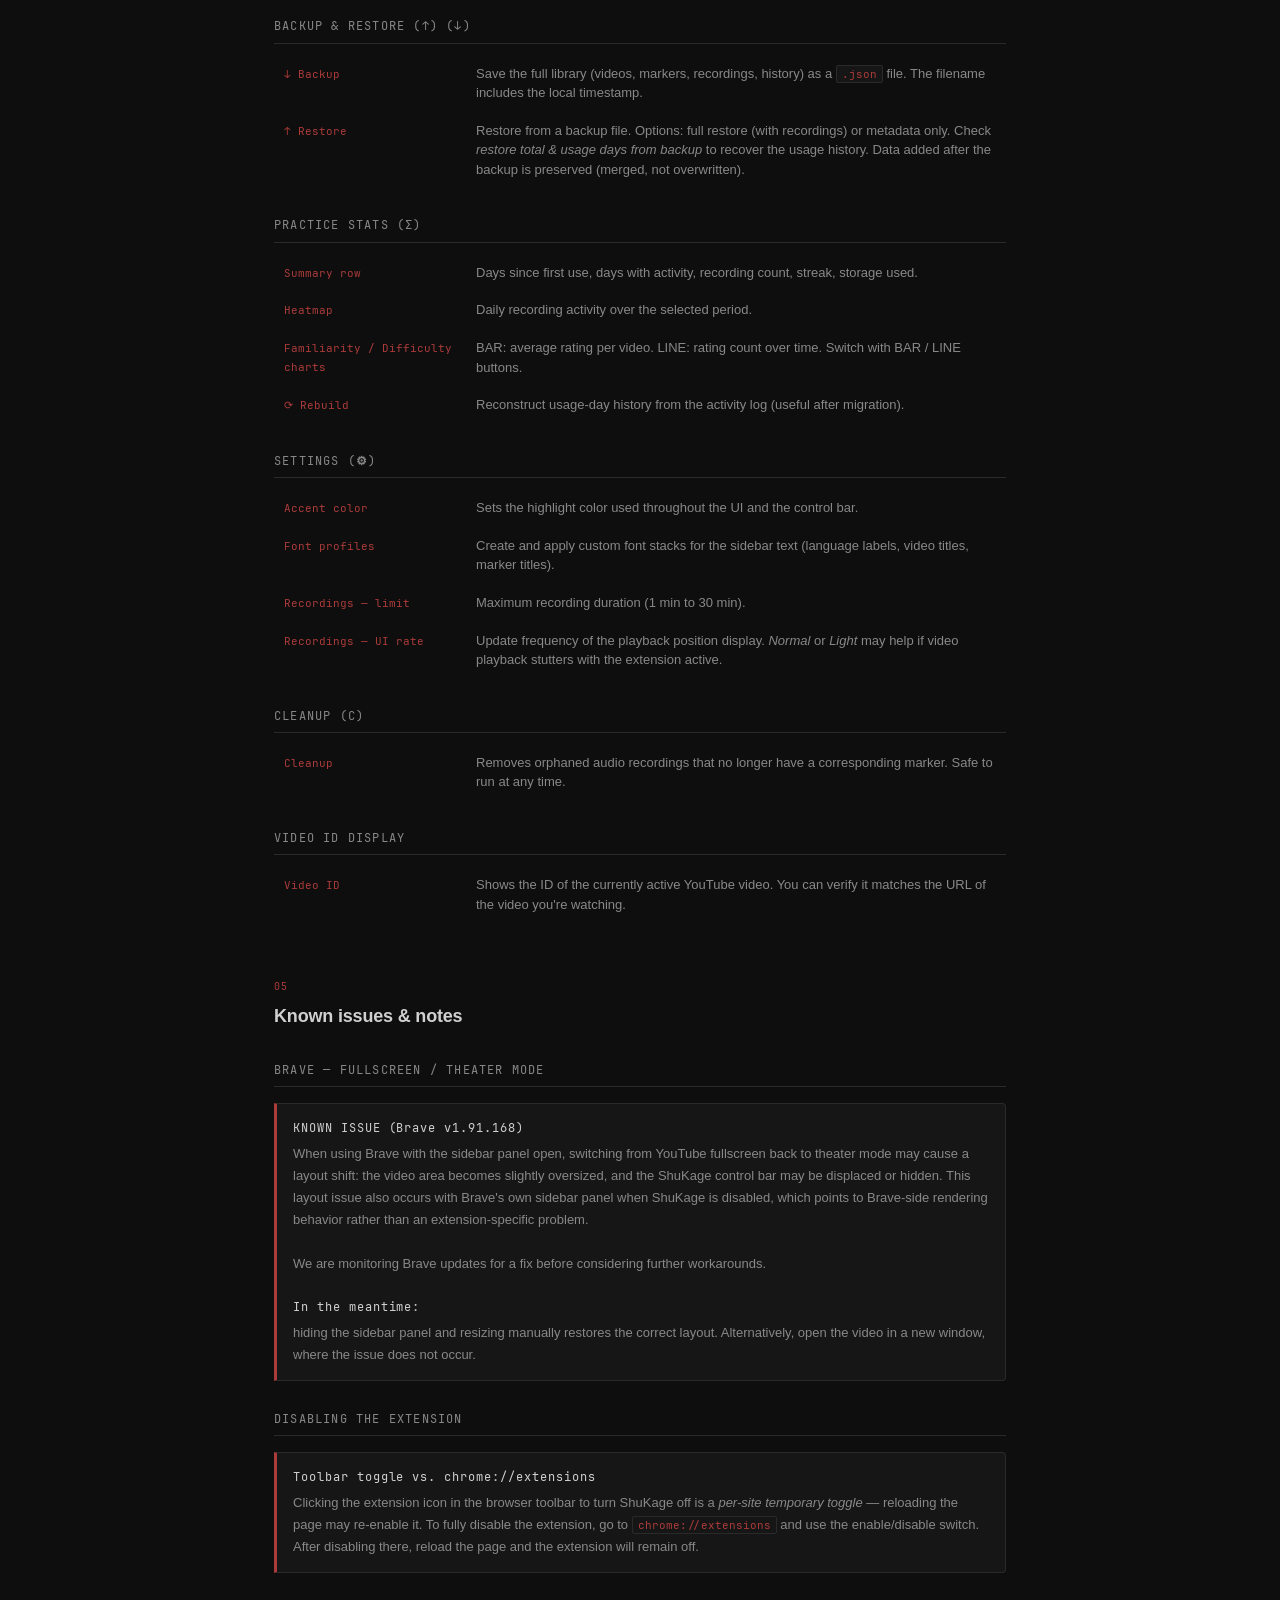
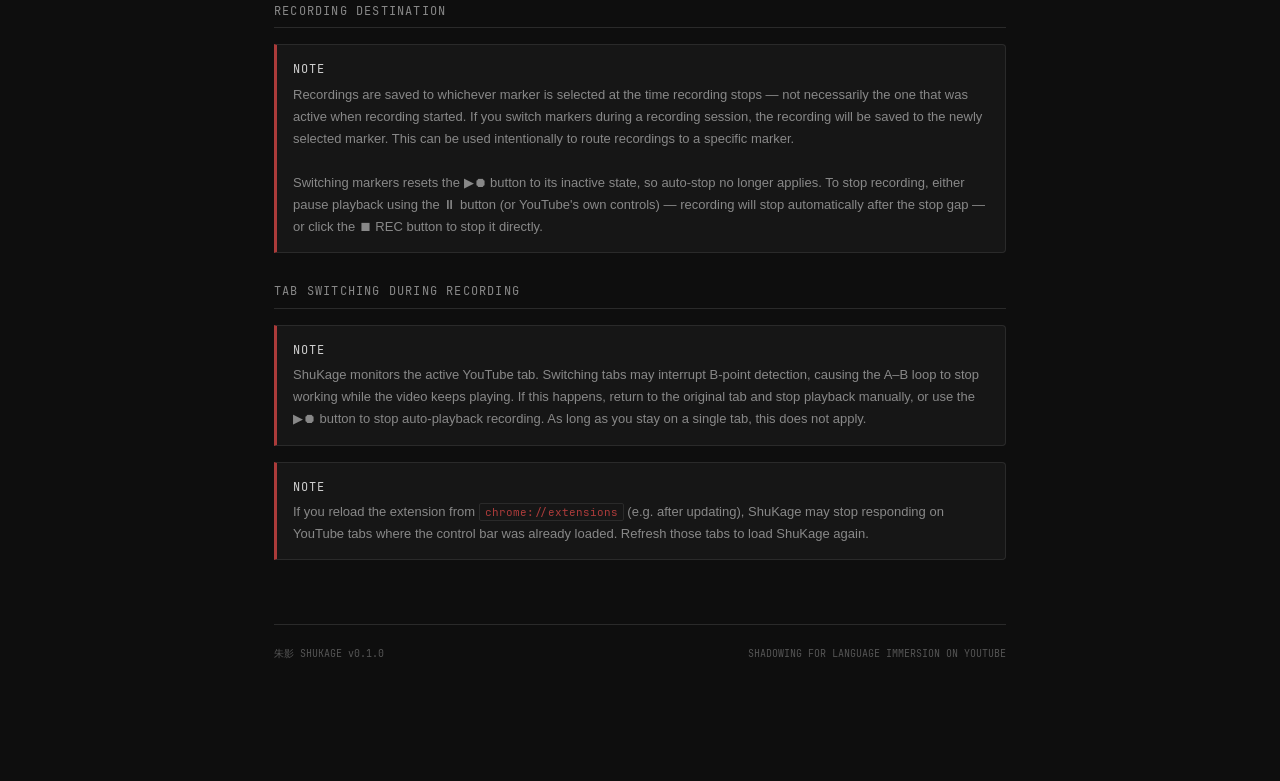
==== commit 9573635b: "Preview desk pages" ====
--- a/help.html
+++ b/help.html
@@ -20,6 +20,10 @@
       --mono:     'JetBrains Mono', 'Courier New', monospace;
       --loop:     monospace;
       --sans:     -apple-system, BlinkMacSystemFont, 'Segoe UI', 'Helvetica Neue', Helvetica, Arial, sans-serif;
+      --doc-meta-font-size: 10px;
+      --doc-meta-line-height: 1.35;
+      --doc-meta-gap: 0.15rem;
+      --doc-meta-bottom: 0.75rem;
     }
 
     * { box-sizing: border-box; margin: 0; padding: 0; }
@@ -44,6 +48,8 @@
       padding-bottom: 3.4rem;
       border-bottom: 1px solid var(--border);
       margin-bottom: 48px;
+      padding-bottom: 5rem;
+
     }
 
     .logo-wrap {
@@ -92,36 +98,65 @@
 
     .home-link:hover { color: var(--text-dim); }
 
-
-/*header {
-  position: relative;
-  border-bottom: 1px solid var(--line);
-  padding-bottom: 3.4rem; /* メタ2行ぶんの居場所 
-}*/
-
-
-.header-doc-meta {
-  position: absolute;
-  right: 0;
-  bottom: 0.75rem;
-  display: flex;
-  flex-direction: column;
-  align-items: flex-end;
-  gap: 0.15rem;
-
-  color: var(--text-faint);
-  font-size: 0.74em;
-  line-height: 1.35;
-  text-align: right;
-}
-
-.header-doc-meta a {
-  color: inherit;
-  text-decoration: none;
-  white-space: nowrap;
-}
-
-.header-doc-meta a:hover { color: var(--text-dim); }
+    /*header {
+      position: relative;
+      border-bottom: 1px solid var(--line);
+      padding-bottom: 3.4rem; /* メタ2行ぶんの居場所 
+    }*/
+
+
+    /*.header-doc-meta {
+      position: absolute;
+      right: 0;
+      bottom: 0.75rem;
+      display: flex;
+      flex-direction: column;
+      align-items: flex-end;
+      gap: 0.15rem;
+
+      color: var(--text-faint);
+      font-size: 0.74em;
+      line-height: 1.35;
+      text-align: right;
+    }*/
+
+    .header-doc-meta {
+      position: absolute;
+      right: 0;
+      bottom: var(--doc-meta-bottom);
+
+      display: flex;
+      flex-direction: column;
+      align-items: flex-end;
+      gap: var(--doc-meta-gap);
+
+      font-family: var(--mono);
+      font-size: var(--doc-meta-font-size);
+      line-height: var(--doc-meta-line-height);
+      color: var(--text-faint);
+      text-align: right;
+    }
+
+    .header-doc-meta a {
+      color: inherit;
+      text-decoration: none;
+      white-space: nowrap;
+    }
+
+    .header-doc-meta a:hover { color: var(--text-dim); }
+
+    .header-doc-title {
+      position: absolute;
+      left: 0;
+      bottom: 0.75rem;
+
+      font-family: var(--mono);
+      font-size: 24px;
+      line-height: 1;
+      letter-spacing: 0.22em;
+      color: var(--accent);
+      font-weight: 400;
+    }
 
     /* ── TOC ── */
     nav {
@@ -417,6 +452,7 @@
       display: flex;
       justify-content: space-between;
     }
+
   </style>
 </head>
 <body>
@@ -431,19 +467,23 @@
 
   <span class="version">v0.1.0</span>
 
-<div class="header-doc-meta">
-  <div>
-    Last updated: April 2026
-    <span>(Bundled)</span>
+  <div class="header-doc-title" aria-label="Help">
+    HELP
   </div>
-  <a
-    href="https://mondellera.github.io/shukage-desk/help.html"
-    target="_blank"
-    rel="noopener"
-  >
-    Open latest online version →
-  </a>
-</div>
+
+  <div class="header-doc-meta">
+    <div>
+      Last updated: April 2026
+      <span>(Bundled)</span>
+    </div>
+    <a
+      href="https://mondellera.github.io/shukage-desk/help.html"
+      target="_blank"
+      rel="noopener"
+    >
+      Open latest online version →
+    </a>
+  </div>
 </header>
 
   <nav>
@@ -674,7 +714,7 @@
       <div class="ref-item"><span class="ref-key">Recs</span><span class="ref-val">Each recording appears as a waveform card. Use ▶ to play it, click its start time to seek the video, or open WaveScope to overlay and play back multiple recordings together.</span></div>
     </div>
 
-    <h3>Backup &amp; restore</h3>
+    <h3>Backup &amp; restore (↑) (↓)</h3>
     <div class="ref-grid">
       <div class="ref-item"><span class="ref-key">↓ Backup</span><span class="ref-val">Save the full library (videos, markers, recordings, history) as a <code>.json</code> file. The filename includes the local timestamp.</span></div>
       <div class="ref-item"><span class="ref-key">↑ Restore</span><span class="ref-val">Restore from a backup file. Options: full restore (with recordings) or metadata only. Check <em>restore total &amp; usage days from backup</em> to recover the usage history. Data added after the backup is preserved (merged, not overwritten).</span></div>
@@ -699,6 +739,11 @@
     <h3>Cleanup (c)</h3>
     <div class="ref-grid">
       <div class="ref-item"><span class="ref-key">Cleanup</span><span class="ref-val">Removes orphaned audio recordings that no longer have a corresponding marker. Safe to run at any time.</span></div>
+    </div>
+
+    <h3>Video ID Display</h3>
+    <div class="ref-grid">
+      <div class="ref-item"><span class="ref-key">Video ID</span><span class="ref-val">Shows the ID of the currently active YouTube video. You can verify it matches the URL of the video you're watching.</span></div>
     </div>
 
   </section>
